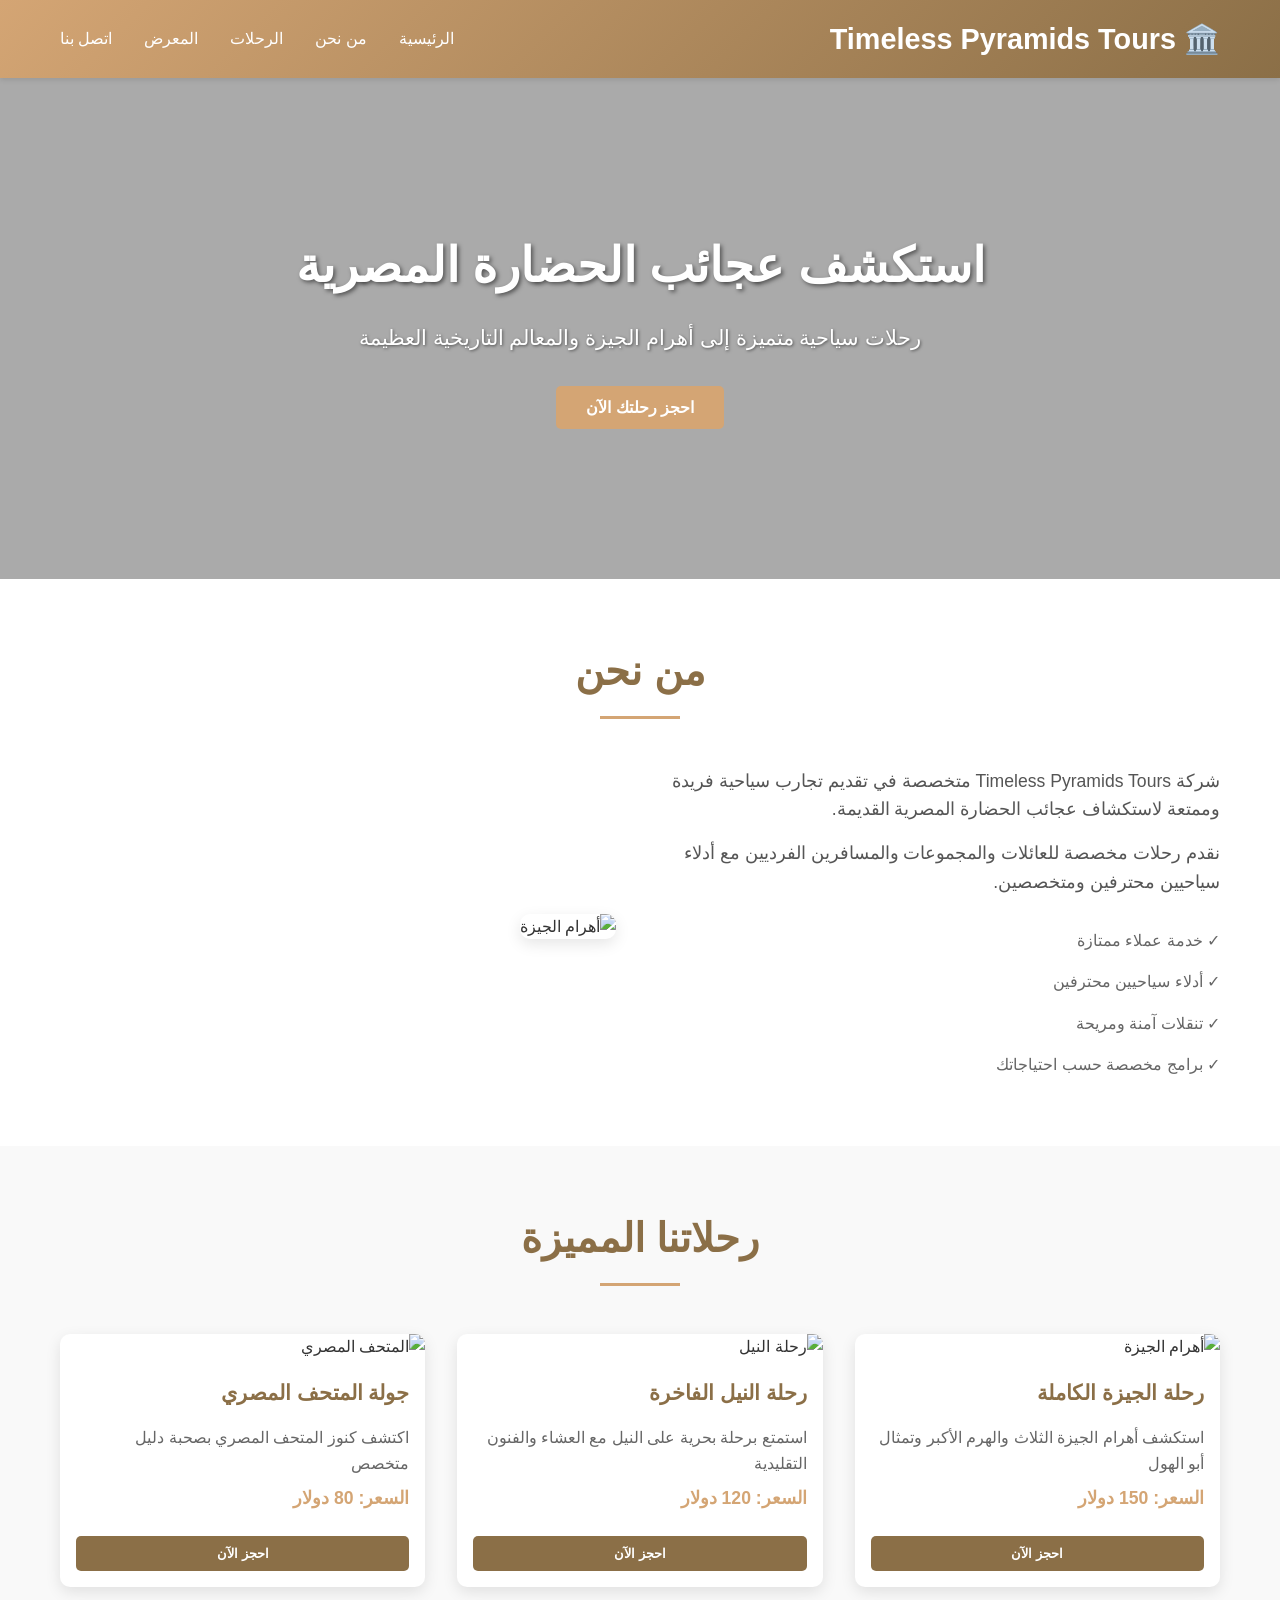
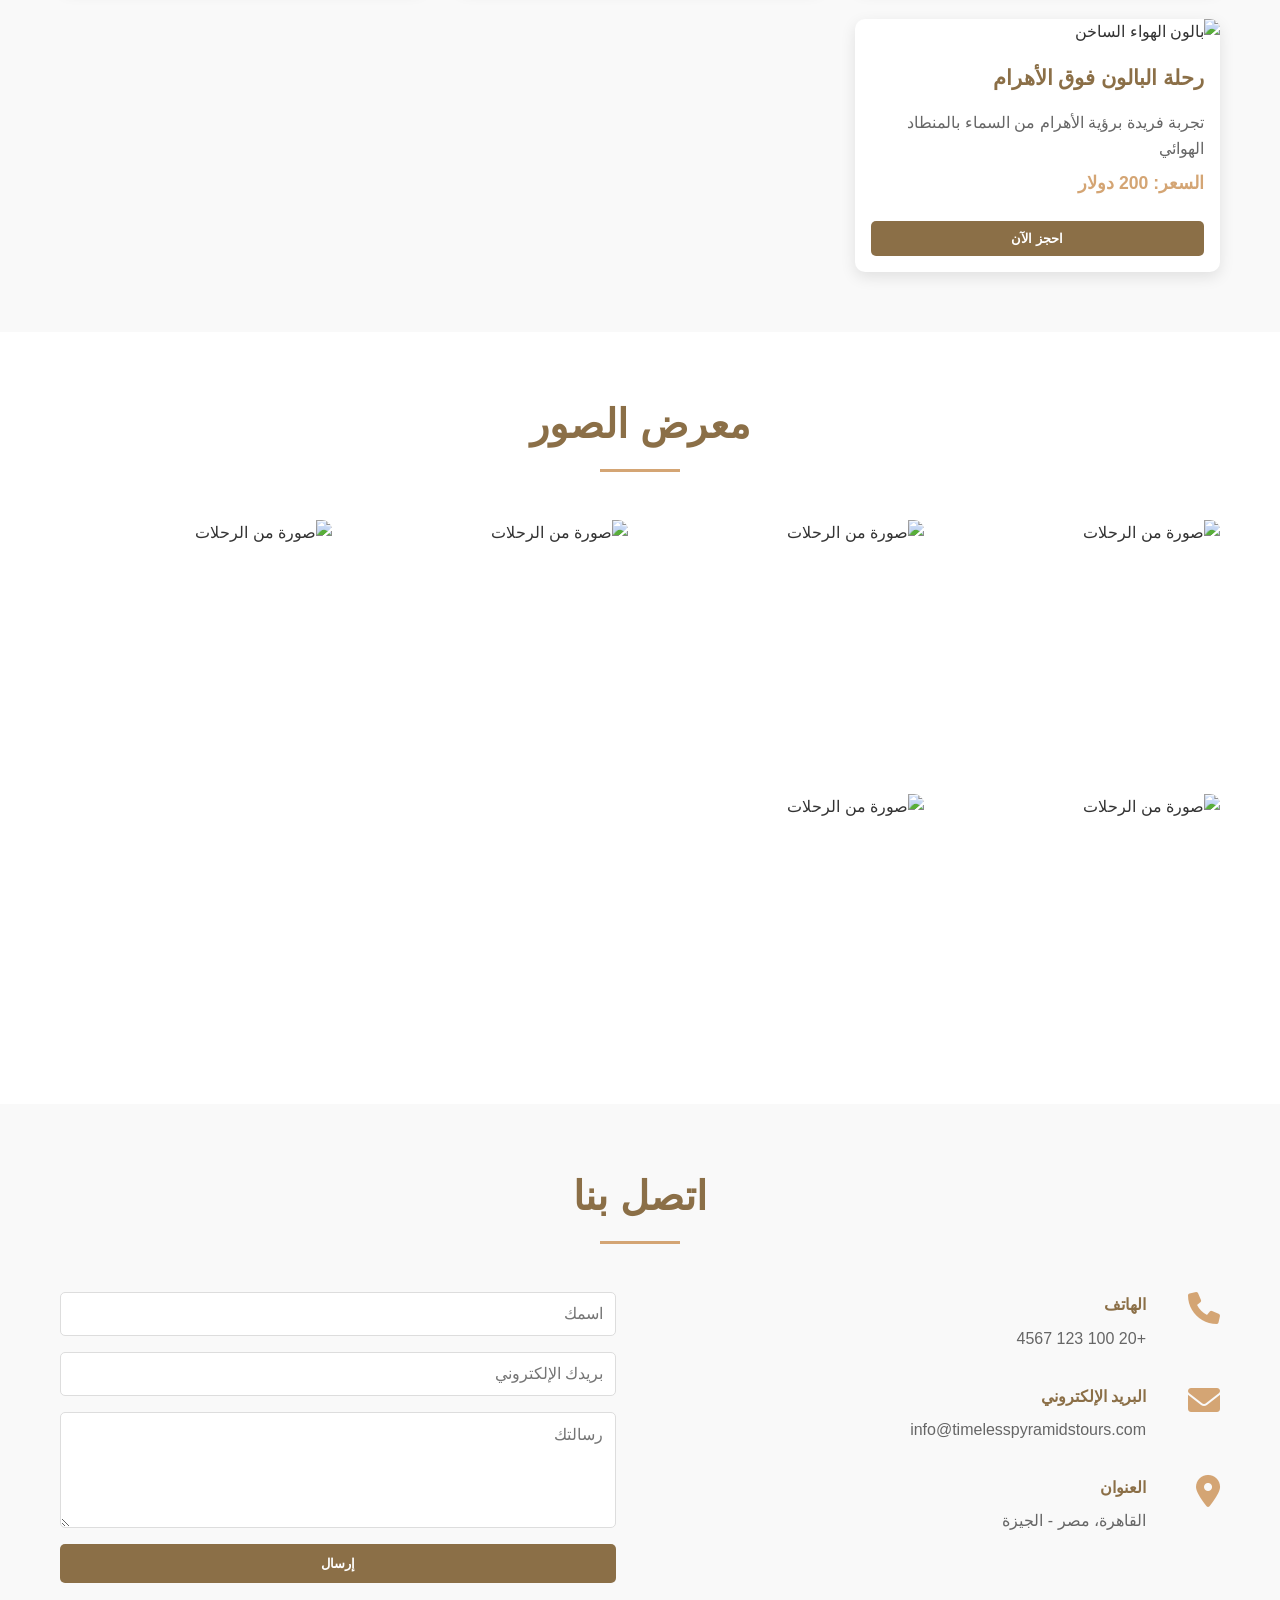
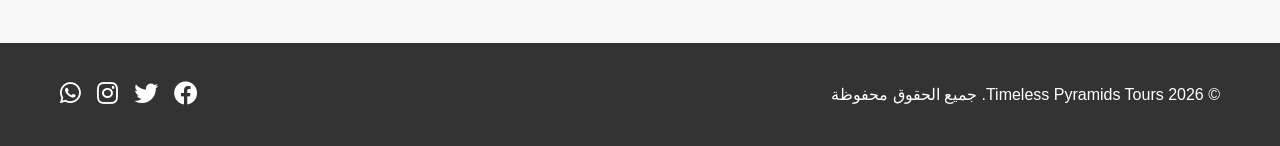
==== index.html @ 2ebc37aa "Initial website setup for Timeless Pyramids Tours" ====
<!DOCTYPE html>
<html lang="ar" dir="rtl">
<head>
    <meta charset="UTF-8">
    <meta name="viewport" content="width=device-width, initial-scale=1.0">
    <title>Timeless Pyramids Tours - رحلات الأهرامات الخالدة</title>
    <link rel="stylesheet" href="css/style.css">
    <link rel="stylesheet" href="https://cdnjs.cloudflare.com/ajax/libs/font-awesome/6.0.0/css/all.min.css">
</head>
<body>
    <!-- Navigation -->
    <nav class="navbar">
        <div class="container">
            <div class="nav-brand">
                <h1>🏛️ Timeless Pyramids Tours</h1>
            </div>
            <ul class="nav-links">
                <li><a href="#home">الرئيسية</a></li>
                <li><a href="#about">من نحن</a></li>
                <li><a href="#tours">الرحلات</a></li>
                <li><a href="#gallery">المعرض</a></li>
                <li><a href="#contact">اتصل بنا</a></li>
            </ul>
        </div>
    </nav>

    <!-- Hero Section -->
    <header id="home" class="hero">
        <div class="hero-content">
            <h2>استكشف عجائب الحضارة المصرية</h2>
            <p>رحلات سياحية متميزة إلى أهرام الجيزة والمعالم التاريخية العظيمة</p>
            <button class="cta-button">احجز رحلتك الآن</button>
        </div>
    </header>

    <!-- About Section -->
    <section id="about" class="about">
        <div class="container">
            <h2>من نحن</h2>
            <div class="about-content">
                <div class="about-text">
                    <p>شركة Timeless Pyramids Tours متخصصة في تقديم تجارب سياحية فريدة وممتعة لاستكشاف عجائب الحضارة المصرية القديمة.</p>
                    <p>نقدم رحلات مخصصة للعائلات والمجموعات والمسافرين الفرديين مع أدلاء سياحيين محترفين ومتخصصين.</p>
                    <ul class="about-list">
                        <li>✓ خدمة عملاء ممتازة</li>
                        <li>✓ أدلاء سياحيين محترفين</li>
                        <li>✓ تنقلات آمنة ومريحة</li>
                        <li>✓ برامج مخصصة حسب احتياجاتك</li>
                    </ul>
                </div>
                <div class="about-image">
                    <img src="https://via.placeholder.com/400x300?text=Pyramids" alt="أهرام الجيزة">
                </div>
            </div>
        </div>
    </section>

    <!-- Tours Section -->
    <section id="tours" class="tours">
        <div class="container">
            <h2>رحلاتنا المميزة</h2>
            <div class="tours-grid">
                <div class="tour-card">
                    <img src="https://via.placeholder.com/300x200?text=Giza+Pyramids" alt="أهرام الجيزة">
                    <h3>رحلة الجيزة الكاملة</h3>
                    <p>استكشف أهرام الجيزة الثلاث والهرم الأكبر وتمثال أبو الهول</p>
                    <p class="price">السعر: 150 دولار</p>
                    <button class="book-button">احجز الآن</button>
                </div>

                <div class="tour-card">
                    <img src="https://via.placeholder.com/300x200?text=Nile+Cruise" alt="رحلة النيل">
                    <h3>رحلة النيل الفاخرة</h3>
                    <p>استمتع برحلة بحرية على النيل مع العشاء والفنون التقليدية</p>
                    <p class="price">السعر: 120 دولار</p>
                    <button class="book-button">احجز الآن</button>
                </div>

                <div class="tour-card">
                    <img src="https://via.placeholder.com/300x200?text=Museum" alt="المتحف المصري">
                    <h3>جولة المتحف المصري</h3>
                    <p>اكتشف كنوز المتحف المصري بصحبة دليل متخصص</p>
                    <p class="price">السعر: 80 دولار</p>
                    <button class="book-button">احجز الآن</button>
                </div>

                <div class="tour-card">
                    <img src="https://via.placeholder.com/300x200?text=Balloon" alt="بالون الهواء الساخن">
                    <h3>رحلة البالون فوق الأهرام</h3>
                    <p>تجربة فريدة برؤية الأهرام من السماء بالمنطاد الهوائي</p>
                    <p class="price">السعر: 200 دولار</p>
                    <button class="book-button">احجز الآن</button>
                </div>
            </div>
        </div>
    </section>

    <!-- Gallery Section -->
    <section id="gallery" class="gallery">
        <div class="container">
            <h2>معرض الصور</h2>
            <div class="gallery-grid">
                <img src="https://via.placeholder.com/250x250?text=Gallery1" alt="صورة من الرحلات">
                <img src="https://via.placeholder.com/250x250?text=Gallery2" alt="صورة من الرحلات">
                <img src="https://via.placeholder.com/250x250?text=Gallery3" alt="صورة من الرحلات">
                <img src="https://via.placeholder.com/250x250?text=Gallery4" alt="صورة من الرحلات">
                <img src="https://via.placeholder.com/250x250?text=Gallery5" alt="صورة من الرحلات">
                <img src="https://via.placeholder.com/250x250?text=Gallery6" alt="صورة من الرحلات">
            </div>
        </div>
    </section>

    <!-- Contact Section -->
    <section id="contact" class="contact">
        <div class="container">
            <h2>اتصل بنا</h2>
            <div class="contact-content">
                <div class="contact-info">
                    <div class="info-item">
                        <i class="fas fa-phone"></i>
                        <div>
                            <h4>الهاتف</h4>
                            <p>+20 100 123 4567</p>
                        </div>
                    </div>
                    <div class="info-item">
                        <i class="fas fa-envelope"></i>
                        <div>
                            <h4>البريد الإلكتروني</h4>
                            <p>info@timelesspyramidstours.com</p>
                        </div>
                    </div>
                    <div class="info-item">
                        <i class="fas fa-map-marker-alt"></i>
                        <div>
                            <h4>العنوان</h4>
                            <p>القاهرة، مصر - الجيزة</p>
                        </div>
                    </div>
                </div>
                <form class="contact-form">
                    <input type="text" placeholder="اسمك" required>
                    <input type="email" placeholder="بريدك الإلكتروني" required>
                    <textarea placeholder="رسالتك" rows="5" required></textarea>
                    <button type="submit" class="submit-button">إرسال</button>
                </form>
            </div>
        </div>
    </section>

    <!-- Footer -->
    <footer class="footer">
        <div class="container">
            <p>&copy; 2026 Timeless Pyramids Tours. جميع الحقوق محفوظة</p>
            <div class="social-links">
                <a href="#"><i class="fab fa-facebook"></i></a>
                <a href="#"><i class="fab fa-twitter"></i></a>
                <a href="#"><i class="fab fa-instagram"></i></a>
                <a href="#"><i class="fab fa-whatsapp"></i></a>
            </div>
        </div>
    </footer>

    <script src="js/script.js"></script>
</body>
</html>
---- css/style.css ----
* {
    margin: 0;
    padding: 0;
    box-sizing: border-box;
}

body {
    font-family: 'Segoe UI', Tahoma, Geneva, Verdana, sans-serif;
    line-height: 1.6;
    color: #333;
    background-color: #f4f4f4;
}

.container {
    max-width: 1200px;
    margin: 0 auto;
    padding: 0 20px;
}

/* Navigation */
.navbar {
    background: linear-gradient(135deg, #d4a574 0%, #8b6f47 100%);
    color: white;
    padding: 1rem 0;
    position: sticky;
    top: 0;
    z-index: 100;
    box-shadow: 0 2px 5px rgba(0,0,0,0.1);
}

.navbar .container {
    display: flex;
    justify-content: space-between;
    align-items: center;
}

.nav-brand h1 {
    font-size: 1.8rem;
    font-weight: bold;
}

.nav-links {
    list-style: none;
    display: flex;
    gap: 2rem;
}

.nav-links a {
    color: white;
    text-decoration: none;
    font-weight: 500;
    transition: 0.3s;
}

.nav-links a:hover {
    color: #ffe066;
    transform: translateY(-2px);
}

/* Hero Section */
.hero {
    background: linear-gradient(rgba(0,0,0,0.3), rgba(0,0,0,0.3)), url('https://via.placeholder.com/1200x600?text=Pyramids+Hero') center/cover;
    color: white;
    text-align: center;
    padding: 150px 20px;
    min-height: 500px;
    display: flex;
    align-items: center;
    justify-content: center;
}

.hero-content h2 {
    font-size: 3rem;
    margin-bottom: 1rem;
    text-shadow: 2px 2px 4px rgba(0,0,0,0.5);
}

.hero-content p {
    font-size: 1.3rem;
    margin-bottom: 2rem;
    text-shadow: 1px 1px 3px rgba(0,0,0,0.5);
}

.cta-button {
    background: #d4a574;
    color: white;
    padding: 12px 30px;
    border: none;
    border-radius: 5px;
    font-size: 1rem;
    cursor: pointer;
    transition: 0.3s;
    font-weight: bold;
}

.cta-button:hover {
    background: #c9915a;
    transform: scale(1.05);
}

/* About Section */
.about {
    padding: 60px 0;
    background: white;
}

.about h2,
.tours h2,
.gallery h2,
.contact h2 {
    text-align: center;
    font-size: 2.5rem;
    margin-bottom: 3rem;
    color: #8b6f47;
    position: relative;
    padding-bottom: 1rem;
}

.about h2::after,
.tours h2::after,
.gallery h2::after,
.contact h2::after {
    content: '';
    position: absolute;
    bottom: 0;
    left: 50%;
    transform: translateX(-50%);
    width: 80px;
    height: 3px;
    background: #d4a574;
}

.about-content {
    display: grid;
    grid-template-columns: 1fr 1fr;
    gap: 3rem;
    align-items: center;
}

.about-text p {
    margin-bottom: 1rem;
    font-size: 1.1rem;
    color: #555;
}

.about-list {
    list-style: none;
    margin-top: 1.5rem;
}

.about-list li {
    padding: 0.5rem 0;
    font-size: 1rem;
    color: #666;
}

.about-image img {
    width: 100%;
    border-radius: 10px;
    box-shadow: 0 5px 15px rgba(0,0,0,0.1);
}

/* Tours Section */
.tours {
    padding: 60px 0;
    background: #f9f9f9;
}

.tours-grid {
    display: grid;
    grid-template-columns: repeat(auto-fit, minmax(280px, 1fr));
    gap: 2rem;
}

.tour-card {
    background: white;
    border-radius: 10px;
    overflow: hidden;
    box-shadow: 0 5px 15px rgba(0,0,0,0.1);
    transition: transform 0.3s, box-shadow 0.3s;
}

.tour-card:hover {
    transform: translateY(-10px);
    box-shadow: 0 10px 25px rgba(0,0,0,0.15);
}

.tour-card img {
    width: 100%;
    height: 200px;
    object-fit: cover;
}

.tour-card h3 {
    padding: 1rem;
    color: #8b6f47;
    font-size: 1.3rem;
}

.tour-card p {
    padding: 0 1rem 0.5rem;
    color: #666;
}

.tour-card .price {
    font-weight: bold;
    color: #d4a574;
    font-size: 1.1rem;
}

.book-button {
    width: calc(100% - 2rem);
    margin: 1rem;
    padding: 10px;
    background: #8b6f47;
    color: white;
    border: none;
    border-radius: 5px;
    cursor: pointer;
    transition: 0.3s;
    font-weight: bold;
}

.book-button:hover {
    background: #d4a574;
}

/* Gallery Section */
.gallery {
    padding: 60px 0;
    background: white;
}

.gallery-grid {
    display: grid;
    grid-template-columns: repeat(auto-fit, minmax(250px, 1fr));
    gap: 1.5rem;
}

.gallery-grid img {
    width: 100%;
    height: 250px;
    object-fit: cover;
    border-radius: 10px;
    transition: transform 0.3s;
    cursor: pointer;
}

.gallery-grid img:hover {
    transform: scale(1.05);
}

/* Contact Section */
.contact {
    padding: 60px 0;
    background: #f9f9f9;
}

.contact-content {
    display: grid;
    grid-template-columns: 1fr 1fr;
    gap: 3rem;
}

.info-item {
    display: flex;
    gap: 1.5rem;
    margin-bottom: 2rem;
}

.info-item i {
    font-size: 2rem;
    color: #d4a574;
    width: 50px;
}

.info-item h4 {
    color: #8b6f47;
    margin-bottom: 0.5rem;
}

.info-item p {
    color: #666;
}

.contact-form {
    display: flex;
    flex-direction: column;
    gap: 1rem;
}

.contact-form input,
.contact-form textarea {
    padding: 12px;
    border: 1px solid #ddd;
    border-radius: 5px;
    font-family: inherit;
    font-size: 1rem;
}

.contact-form input:focus,
.contact-form textarea:focus {
    outline: none;
    border-color: #d4a574;
    box-shadow: 0 0 5px rgba(212, 165, 116, 0.3);
}

.submit-button {
    padding: 12px;
    background: #8b6f47;
    color: white;
    border: none;
    border-radius: 5px;
    cursor: pointer;
    font-weight: bold;
    transition: 0.3s;
}

.submit-button:hover {
    background: #d4a574;
}

/* Footer */
.footer {
    background: #333;
    color: white;
    text-align: center;
    padding: 2rem 0;
}

.footer .container {
    display: flex;
    justify-content: space-between;
    align-items: center;
}

.social-links {
    display: flex;
    gap: 1rem;
}

.social-links a {
    color: white;
    font-size: 1.5rem;
    transition: 0.3s;
}

.social-links a:hover {
    color: #d4a574;
}

/* Responsive */
@media (max-width: 768px) {
    .nav-links {
        flex-direction: column;
        gap: 0.5rem;
    }

    .hero-content h2 {
        font-size: 2rem;
    }

    .about-content,
    .contact-content {
        grid-template-columns: 1fr;
    }

    .footer .container {
        flex-direction: column;
        gap: 1rem;
    }
}
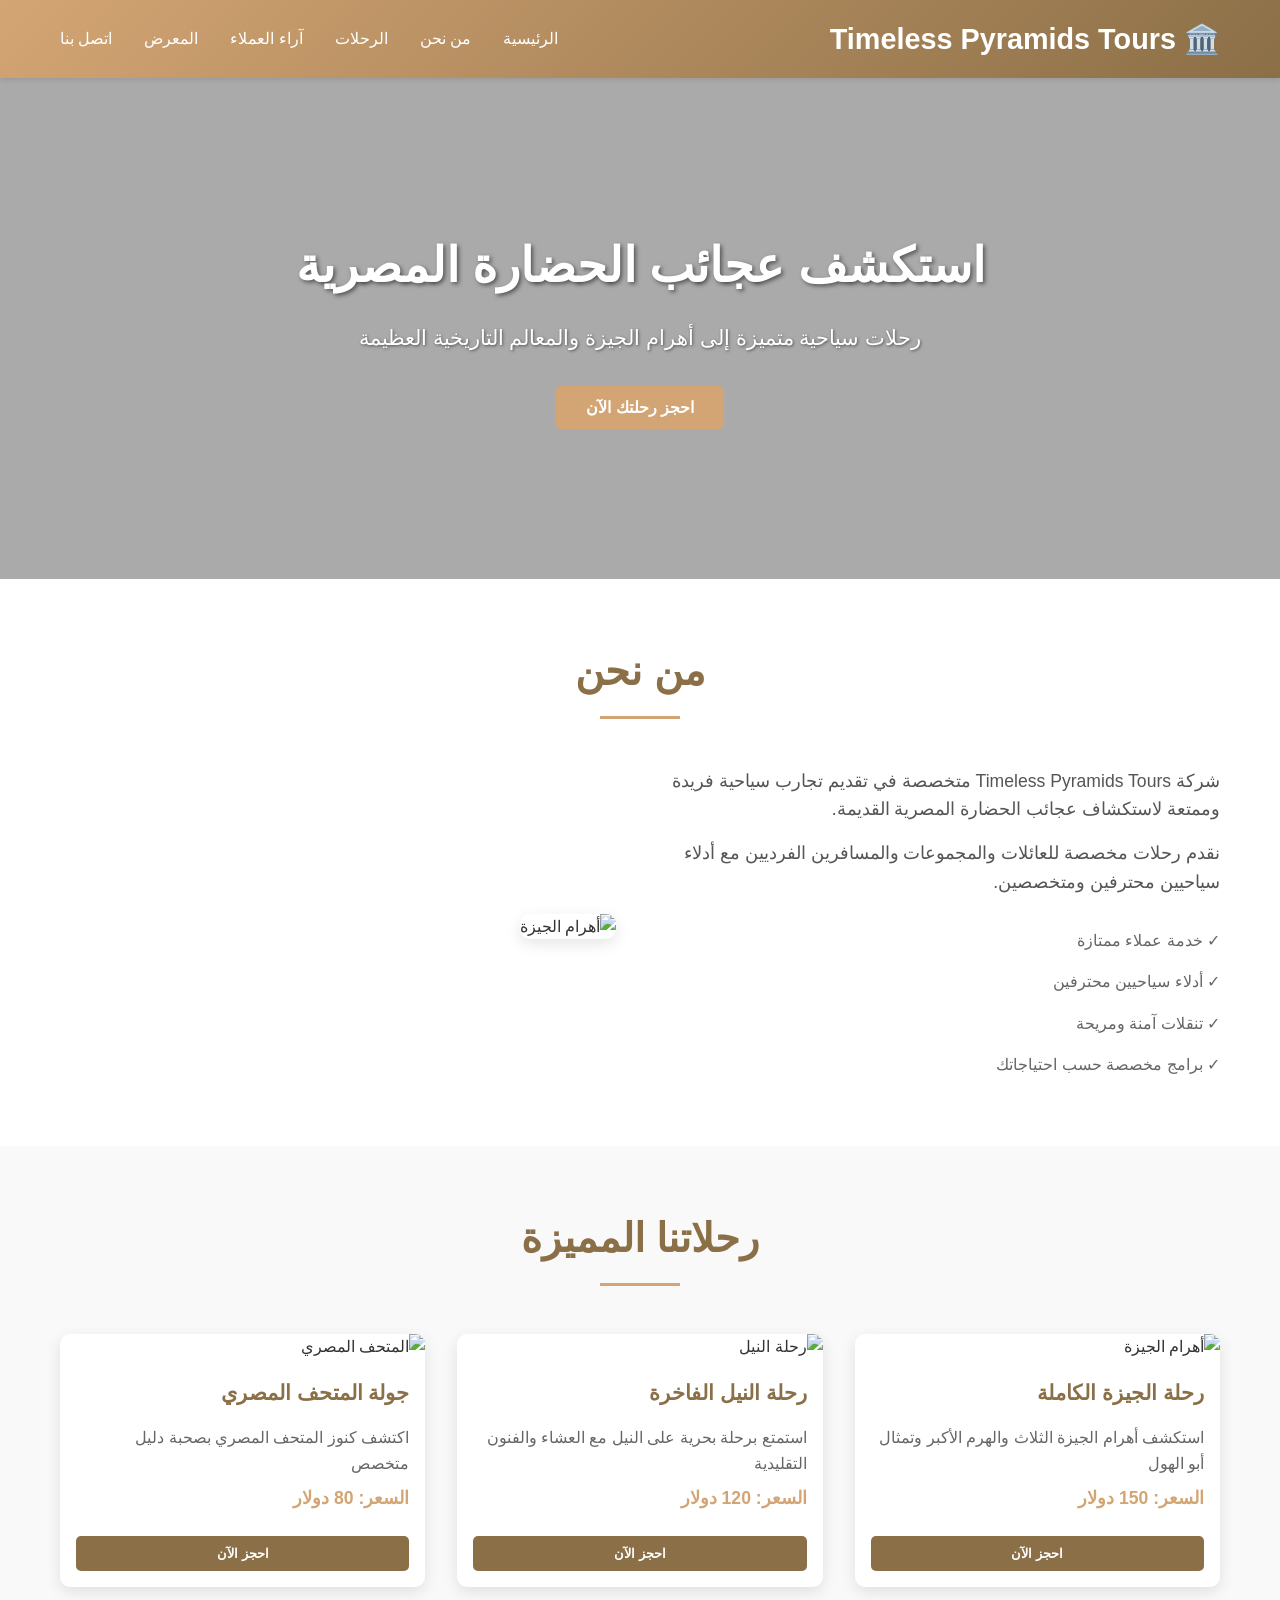
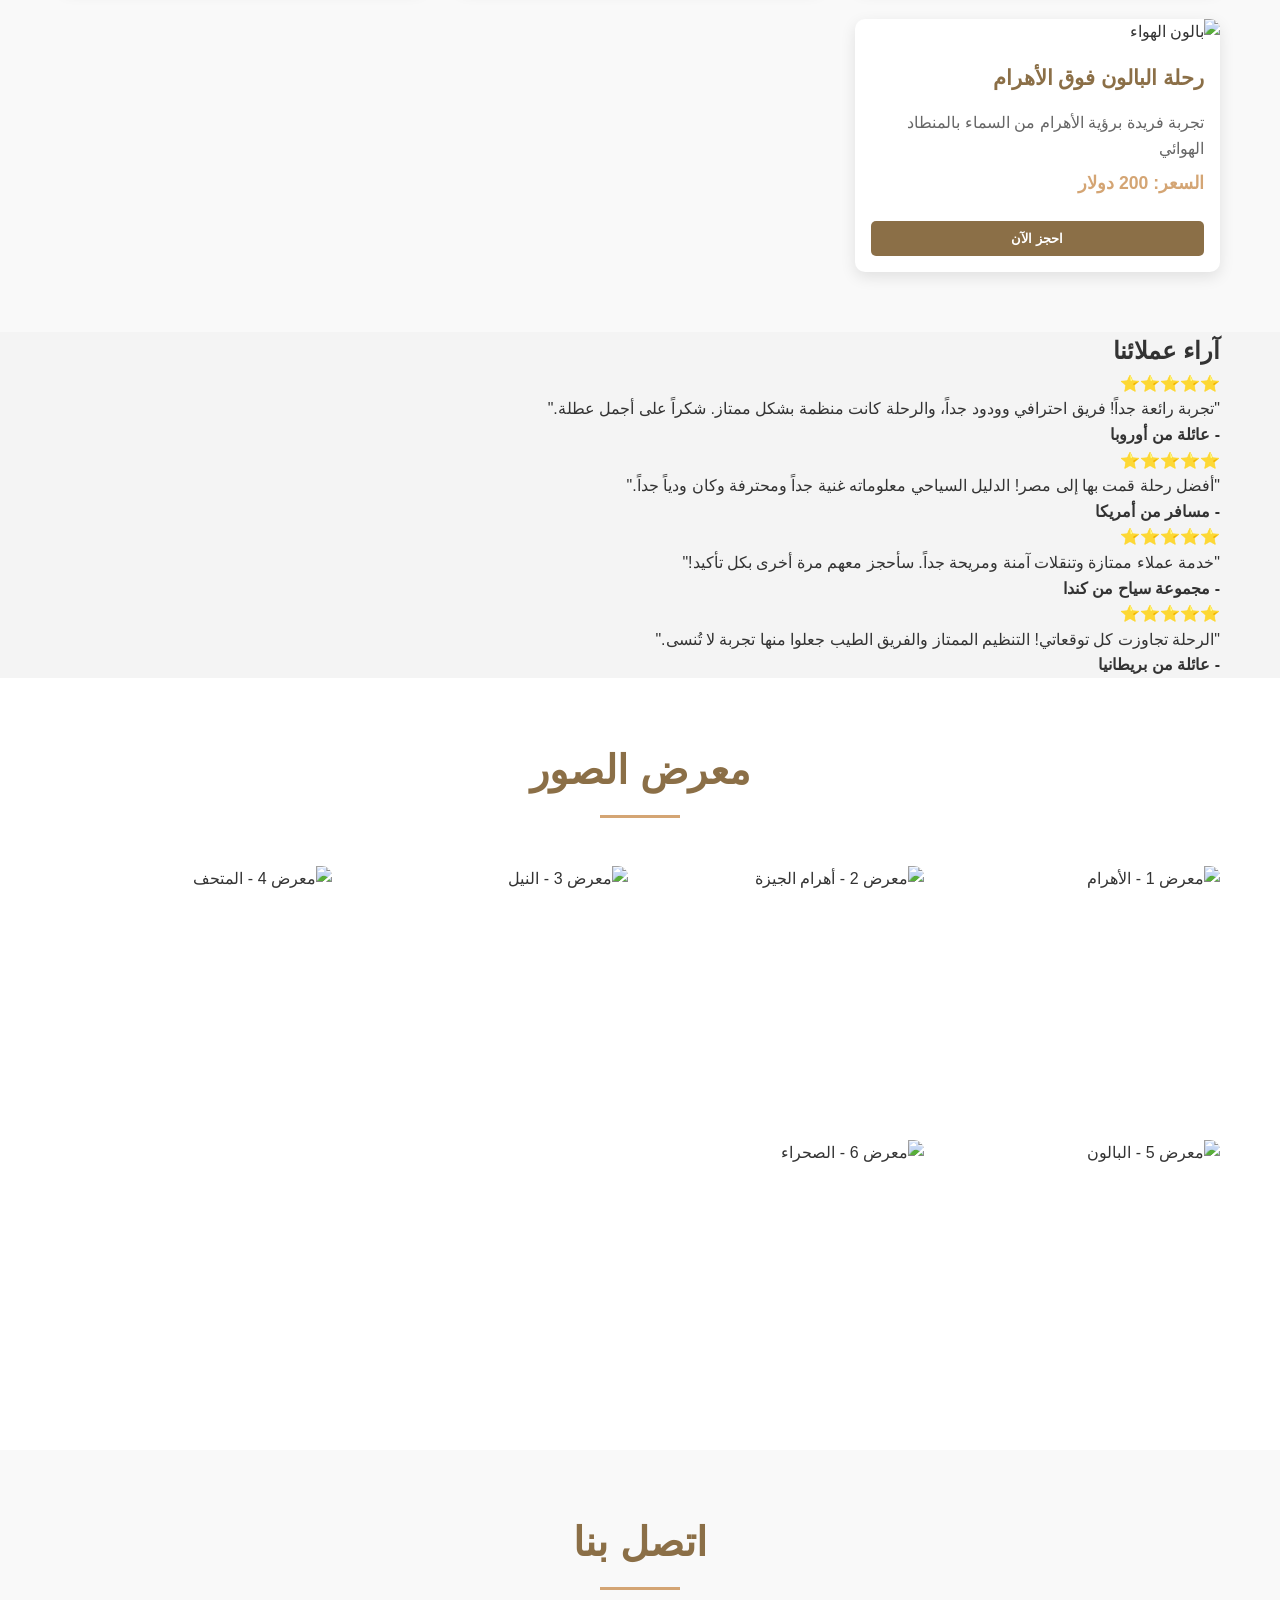
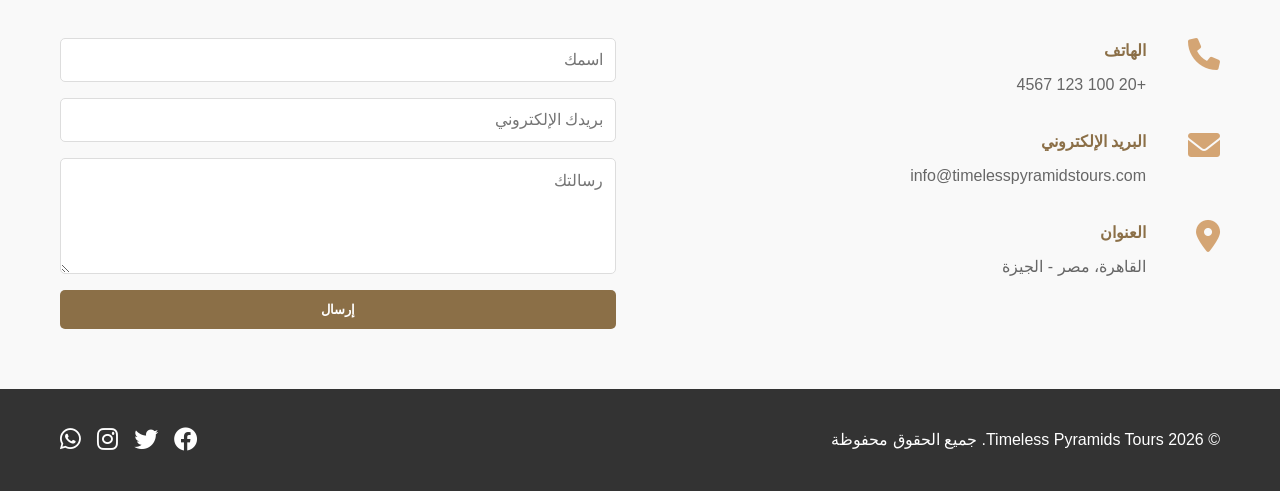
==== commit 1ca8ff6d: "Update website with real images and add testimonials section" ====
--- a/index.html
+++ b/index.html
@@ -18,6 +18,7 @@
                 <li><a href="#home">الرئيسية</a></li>
                 <li><a href="#about">من نحن</a></li>
                 <li><a href="#tours">الرحلات</a></li>
+                <li><a href="#testimonials">آراء العملاء</a></li>
                 <li><a href="#gallery">المعرض</a></li>
                 <li><a href="#contact">اتصل بنا</a></li>
             </ul>
@@ -49,7 +50,7 @@
                     </ul>
                 </div>
                 <div class="about-image">
-                    <img src="https://via.placeholder.com/400x300?text=Pyramids" alt="أهرام الجيزة">
+                    <img src="https://images.unsplash.com/photo-1552083974-5dff8c131885?w=400&h=300&fit=crop" alt="أهرام الجيزة">
                 </div>
             </div>
         </div>
@@ -61,7 +62,7 @@
             <h2>رحلاتنا المميزة</h2>
             <div class="tours-grid">
                 <div class="tour-card">
-                    <img src="https://via.placeholder.com/300x200?text=Giza+Pyramids" alt="أهرام الجيزة">
+                    <img src="https://images.unsplash.com/photo-1576085160399-112ba8d25d1d?w=300&h=200&fit=crop" alt="أهرام الجيزة">
                     <h3>رحلة الجيزة الكاملة</h3>
                     <p>استكشف أهرام الجيزة الثلاث والهرم الأكبر وتمثال أبو الهول</p>
                     <p class="price">السعر: 150 دولار</p>
@@ -69,7 +70,7 @@
                 </div>
 
                 <div class="tour-card">
-                    <img src="https://via.placeholder.com/300x200?text=Nile+Cruise" alt="رحلة النيل">
+                    <img src="https://images.unsplash.com/photo-1570206395407-0241ace8aeae?w=300&h=200&fit=crop" alt="رحلة النيل">
                     <h3>رحلة النيل الفاخرة</h3>
                     <p>استمتع برحلة بحرية على النيل مع العشاء والفنون التقليدية</p>
                     <p class="price">السعر: 120 دولار</p>
@@ -77,7 +78,7 @@
                 </div>
 
                 <div class="tour-card">
-                    <img src="https://via.placeholder.com/300x200?text=Museum" alt="المتحف المصري">
+                    <img src="https://images.unsplash.com/photo-1610701596007-11502861dcfa?w=300&h=200&fit=crop" alt="المتحف المصري">
                     <h3>جولة المتحف المصري</h3>
                     <p>اكتشف كنوز المتحف المصري بصحبة دليل متخصص</p>
                     <p class="price">السعر: 80 دولار</p>
@@ -85,11 +86,40 @@
                 </div>
 
                 <div class="tour-card">
-                    <img src="https://via.placeholder.com/300x200?text=Balloon" alt="بالون الهواء الساخن">
+                    <img src="https://images.unsplash.com/photo-1533900298318-6b8da08a523e?w=300&h=200&fit=crop" alt="بالون الهواء">
                     <h3>رحلة البالون فوق الأهرام</h3>
                     <p>تجربة فريدة برؤية الأهرام من السماء بالمنطاد الهوائي</p>
                     <p class="price">السعر: 200 دولار</p>
                     <button class="book-button">احجز الآن</button>
+                </div>
+            </div>
+        </div>
+    </section>
+
+    <!-- Testimonials Section -->
+    <section id="testimonials" class="testimonials">
+        <div class="container">
+            <h2>آراء عملائنا</h2>
+            <div class="testimonials-grid">
+                <div class="testimonial-card">
+                    <div class="stars">⭐⭐⭐⭐⭐</div>
+                    <p>"تجربة رائعة جداً! فريق احترافي وودود جداً، والرحلة كانت منظمة بشكل ممتاز. شكراً على أجمل عطلة."</p>
+                    <h4>- عائلة من أوروبا</h4>
+                </div>
+                <div class="testimonial-card">
+                    <div class="stars">⭐⭐⭐⭐⭐</div>
+                    <p>"أفضل رحلة قمت بها إلى مصر! الدليل السياحي معلوماته غنية جداً ومحترفة وكان ودياً جداً."</p>
+                    <h4>- مسافر من أمريكا</h4>
+                </div>
+                <div class="testimonial-card">
+                    <div class="stars">⭐⭐⭐⭐⭐</div>
+                    <p>"خدمة عملاء ممتازة وتنقلات آمنة ومريحة جداً. سأحجز معهم مرة أخرى بكل تأكيد!"</p>
+                    <h4>- مجموعة سياح من كندا</h4>
+                </div>
+                <div class="testimonial-card">
+                    <div class="stars">⭐⭐⭐⭐⭐</div>
+                    <p>"الرحلة تجاوزت كل توقعاتي! التنظيم الممتاز والفريق الطيب جعلوا منها تجربة لا تُنسى."</p>
+                    <h4>- عائلة من بريطانيا</h4>
                 </div>
             </div>
         </div>
@@ -100,12 +130,12 @@
         <div class="container">
             <h2>معرض الصور</h2>
             <div class="gallery-grid">
-                <img src="https://via.placeholder.com/250x250?text=Gallery1" alt="صورة من الرحلات">
-                <img src="https://via.placeholder.com/250x250?text=Gallery2" alt="صورة من الرحلات">
-                <img src="https://via.placeholder.com/250x250?text=Gallery3" alt="صورة من الرحلات">
-                <img src="https://via.placeholder.com/250x250?text=Gallery4" alt="صورة من الرحلات">
-                <img src="https://via.placeholder.com/250x250?text=Gallery5" alt="صورة من الرحلات">
-                <img src="https://via.placeholder.com/250x250?text=Gallery6" alt="صورة من الرحلات">
+                <img src="https://images.unsplash.com/photo-1552083974-5dff8c131885?w=250&h=250&fit=crop" alt="معرض 1 - الأهرام">
+                <img src="https://images.unsplash.com/photo-1576085160399-112ba8d25d1d?w=250&h=250&fit=crop" alt="معرض 2 - أهرام الجيزة">
+                <img src="https://images.unsplash.com/photo-1570206395407-0241ace8aeae?w=250&h=250&fit=crop" alt="معرض 3 - النيل">
+                <img src="https://images.unsplash.com/photo-1610701596007-11502861dcfa?w=250&h=250&fit=crop" alt="معرض 4 - المتحف">
+                <img src="https://images.unsplash.com/photo-1533900298318-6b8da08a523e?w=250&h=250&fit=crop" alt="معرض 5 - البالون">
+                <img src="https://images.unsplash.com/photo-1469854523086-cc02fe5d8800?w=250&h=250&fit=crop" alt="معرض 6 - الصحراء">
             </div>
         </div>
     </section>
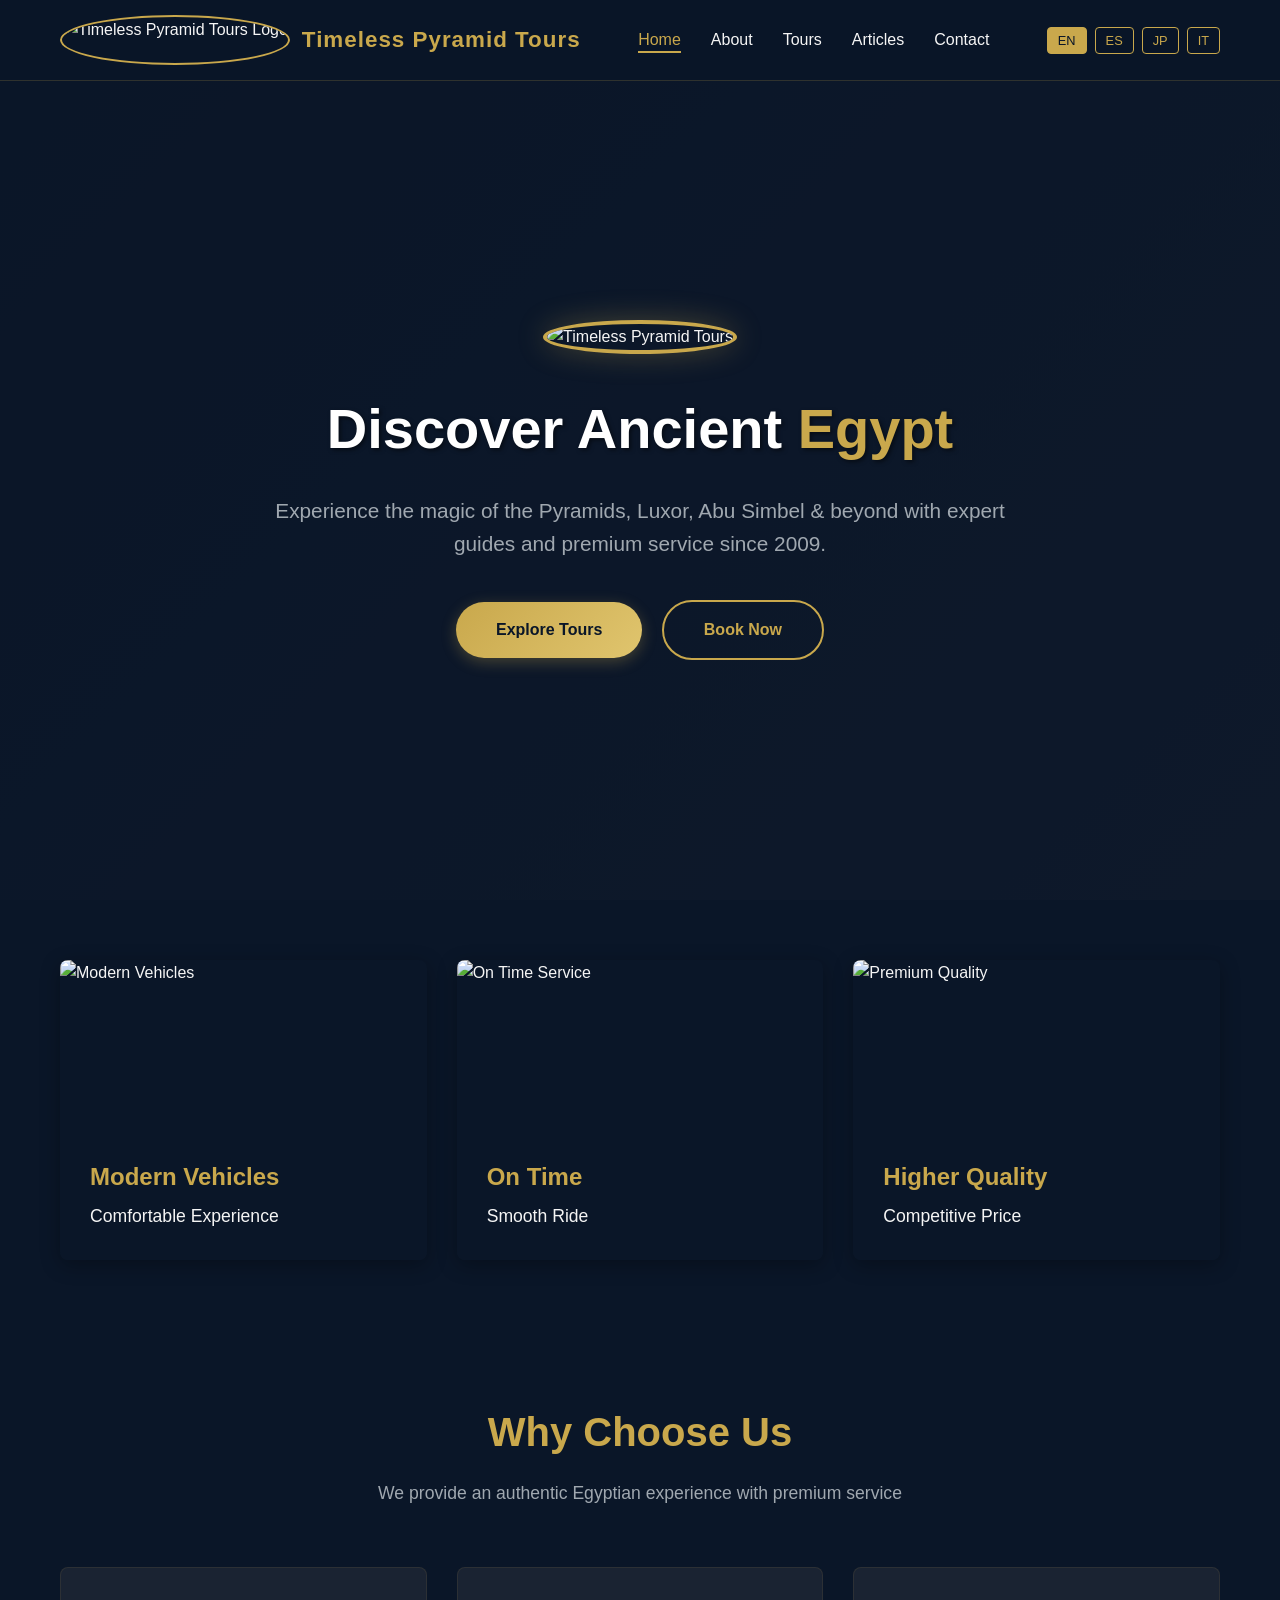
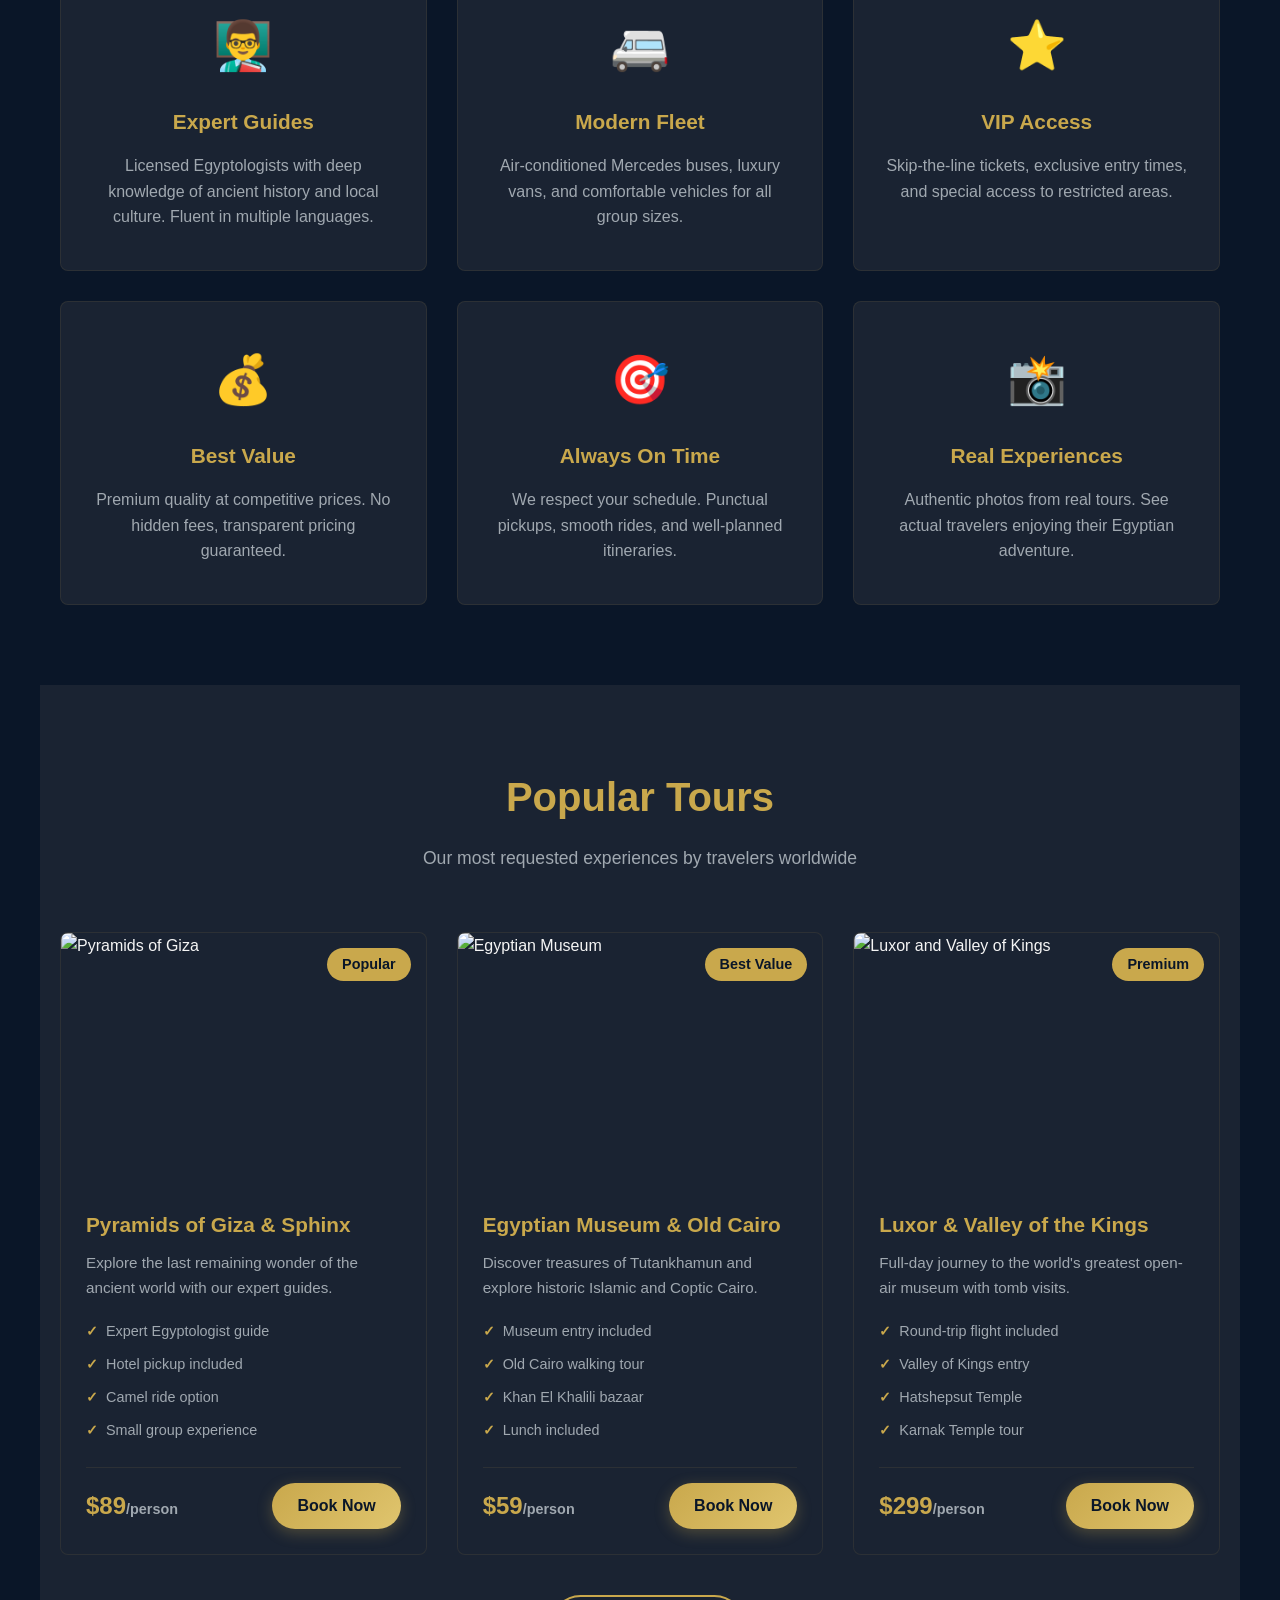
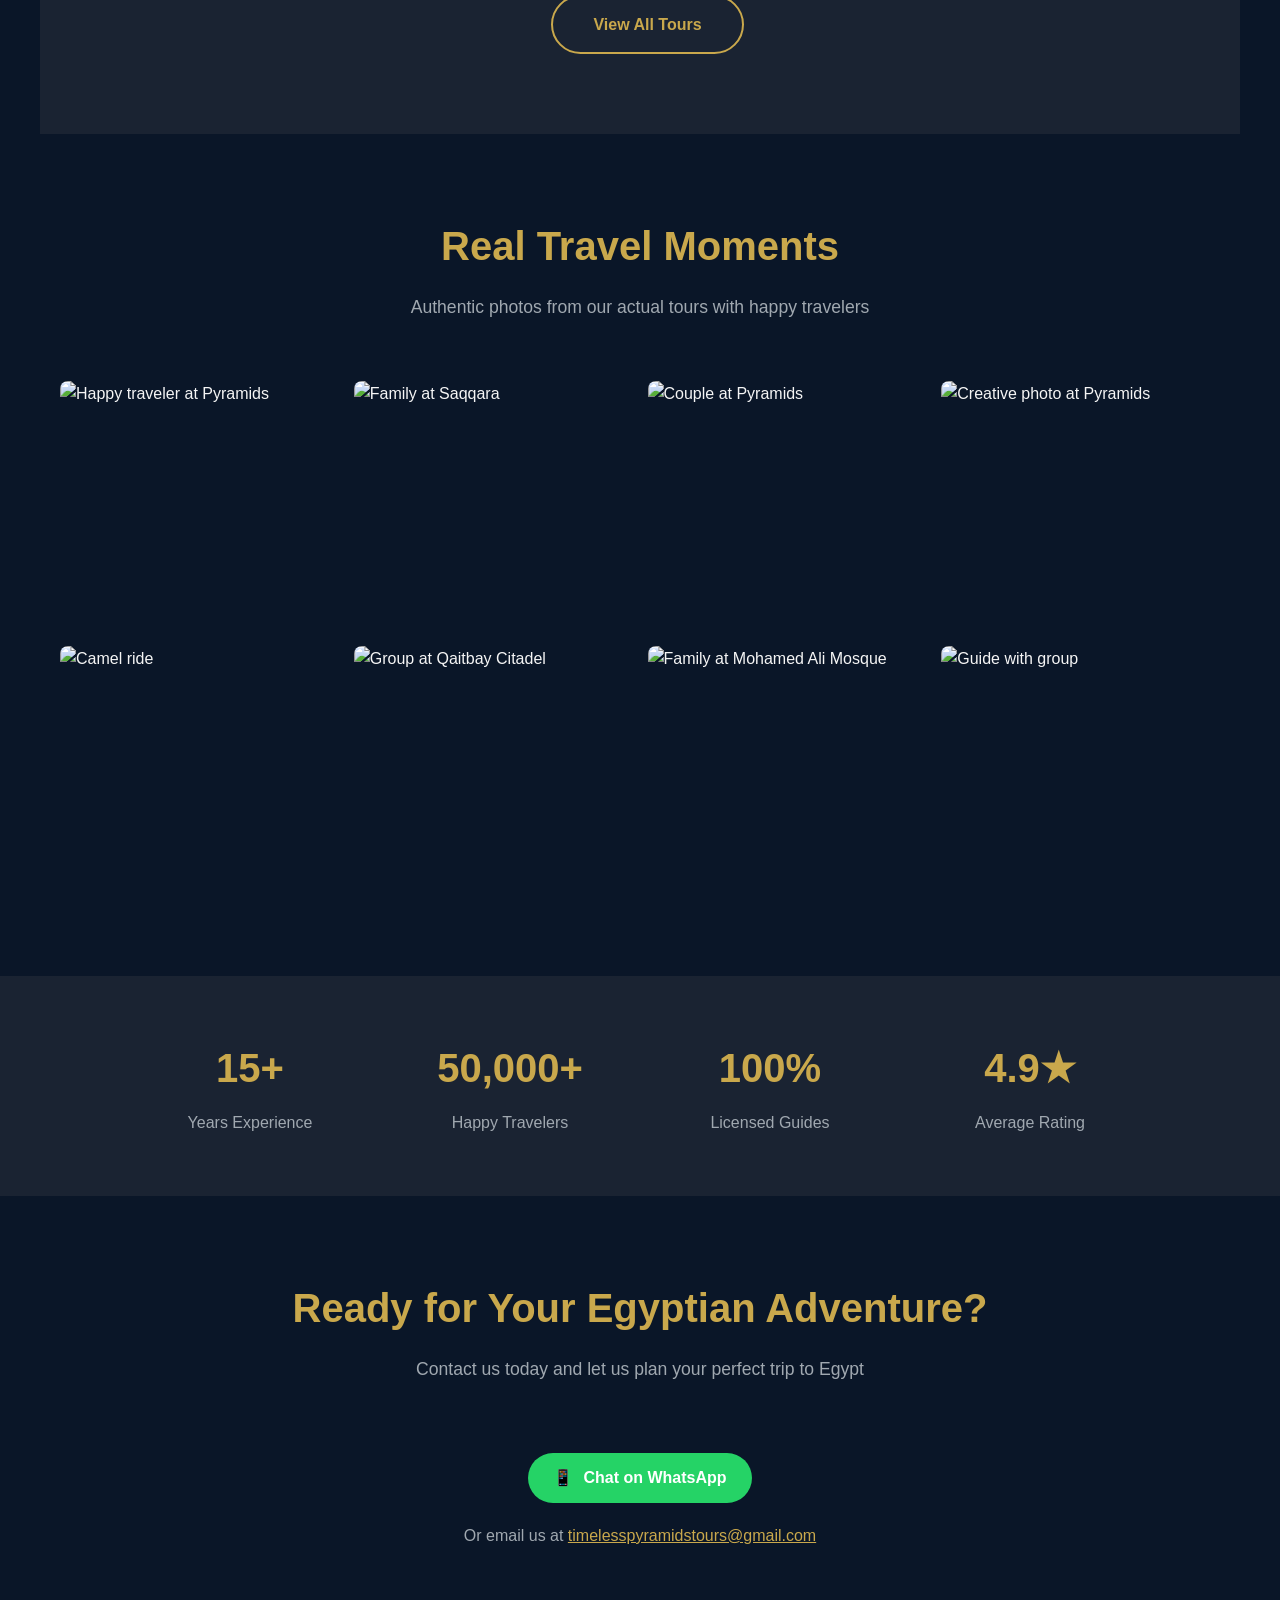
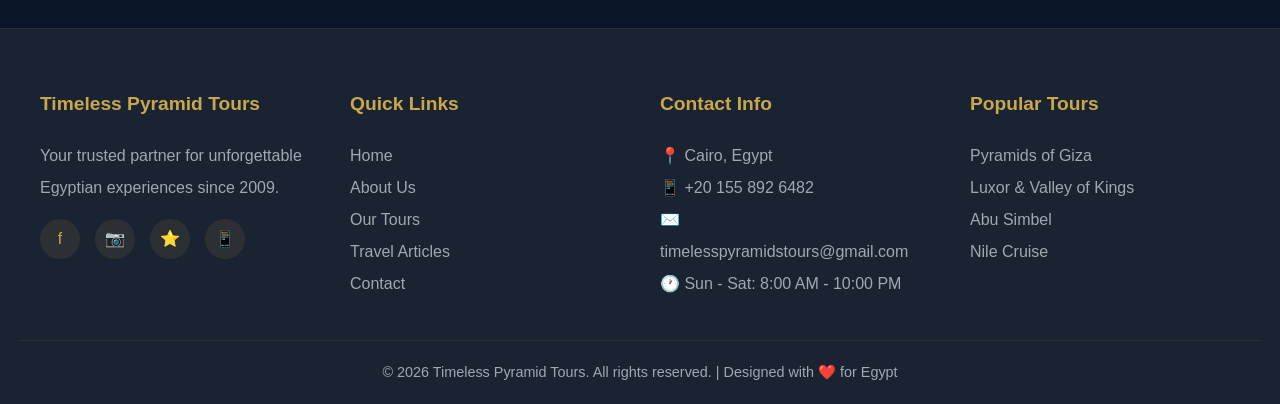
==== commit 294b8118: "Add files via upload" ====
--- a/index.html
+++ b/index.html
@@ -1,196 +1,316 @@
 <!DOCTYPE html>
-<html lang="ar" dir="rtl">
+<html lang="en">
 <head>
     <meta charset="UTF-8">
     <meta name="viewport" content="width=device-width, initial-scale=1.0">
-    <title>Timeless Pyramids Tours - رحلات الأهرامات الخالدة</title>
-    <link rel="stylesheet" href="css/style.css">
-    <link rel="stylesheet" href="https://cdnjs.cloudflare.com/ajax/libs/font-awesome/6.0.0/css/all.min.css">
+    <title>Timeless Pyramid Tours | Premium Egypt Tours</title>
+    <meta name="description" content="Experience Egypt like never before with Timeless Pyramid Tours. Expert guides, modern vehicles, and unforgettable journeys to the Pyramids, Luxor, Abu Simbel & more.">
+    <link rel="stylesheet" href="styles.css">
+    <link rel="icon" type="image/jpeg" href="images/logo_timeless_pyramids.jpg">
 </head>
 <body>
     <!-- Navigation -->
     <nav class="navbar">
-        <div class="container">
-            <div class="nav-brand">
-                <h1>🏛️ Timeless Pyramids Tours</h1>
-            </div>
-            <ul class="nav-links">
-                <li><a href="#home">الرئيسية</a></li>
-                <li><a href="#about">من نحن</a></li>
-                <li><a href="#tours">الرحلات</a></li>
-                <li><a href="#testimonials">آراء العملاء</a></li>
-                <li><a href="#gallery">المعرض</a></li>
-                <li><a href="#contact">اتصل بنا</a></li>
+        <div class="nav-container">
+            <div class="logo">
+                <img src="images/logo_timeless_pyramids.jpg" alt="Timeless Pyramid Tours Logo">
+                <span class="logo-text">Timeless Pyramid Tours</span>
+            </div>
+            <ul class="nav-links" id="navLinks">
+                <li><a href="index.html" class="active">Home</a></li>
+                <li><a href="about.html">About</a></li>
+                <li><a href="tours.html">Tours</a></li>
+                <li><a href="articles.html">Articles</a></li>
+                <li><a href="contact.html">Contact</a></li>
             </ul>
+            <div class="language-selector">
+                <button class="lang-btn active">EN</button>
+                <button class="lang-btn">ES</button>
+                <button class="lang-btn">JP</button>
+                <button class="lang-btn">IT</button>
+            </div>
+            <button class="mobile-menu-btn" onclick="toggleMenu()">☰</button>
         </div>
     </nav>
 
     <!-- Hero Section -->
-    <header id="home" class="hero">
+    <section class="hero">
         <div class="hero-content">
-            <h2>استكشف عجائب الحضارة المصرية</h2>
-            <p>رحلات سياحية متميزة إلى أهرام الجيزة والمعالم التاريخية العظيمة</p>
-            <button class="cta-button">احجز رحلتك الآن</button>
-        </div>
-    </header>
-
-    <!-- About Section -->
-    <section id="about" class="about">
-        <div class="container">
-            <h2>من نحن</h2>
-            <div class="about-content">
-                <div class="about-text">
-                    <p>شركة Timeless Pyramids Tours متخصصة في تقديم تجارب سياحية فريدة وممتعة لاستكشاف عجائب الحضارة المصرية القديمة.</p>
-                    <p>نقدم رحلات مخصصة للعائلات والمجموعات والمسافرين الفرديين مع أدلاء سياحيين محترفين ومتخصصين.</p>
-                    <ul class="about-list">
-                        <li>✓ خدمة عملاء ممتازة</li>
-                        <li>✓ أدلاء سياحيين محترفين</li>
-                        <li>✓ تنقلات آمنة ومريحة</li>
-                        <li>✓ برامج مخصصة حسب احتياجاتك</li>
+            <img src="images/logo_timeless_pyramids.jpg" alt="Timeless Pyramid Tours" class="hero-logo">
+            <h1>Discover Ancient <span>Egypt</span></h1>
+            <p>Experience the magic of the Pyramids, Luxor, Abu Simbel & beyond with expert guides and premium service since 2009.</p>
+            <div>
+                <a href="tours.html" class="btn btn-primary">Explore Tours</a>
+                <a href="contact.html" class="btn btn-outline">Book Now</a>
+            </div>
+        </div>
+    </section>
+
+    <!-- Promo Banners -->
+    <section class="promo-section">
+        <div class="promo-card">
+            <img src="images/promo_modern_vehicles.jpg" alt="Modern Vehicles">
+            <div class="promo-overlay">
+                <h3>Modern Vehicles</h3>
+                <p>Comfortable Experience</p>
+            </div>
+        </div>
+        <div class="promo-card">
+            <img src="images/promo_on_time.jpg" alt="On Time Service">
+            <div class="promo-overlay">
+                <h3>On Time</h3>
+                <p>Smooth Ride</p>
+            </div>
+        </div>
+        <div class="promo-card">
+            <img src="images/promo_premium_quality.jpg" alt="Premium Quality">
+            <div class="promo-overlay">
+                <h3>Higher Quality</h3>
+                <p>Competitive Price</p>
+            </div>
+        </div>
+    </section>
+
+    <!-- Features Section -->
+    <section class="section">
+        <div class="section-title">
+            <h2>Why Choose Us</h2>
+            <p>We provide an authentic Egyptian experience with premium service</p>
+        </div>
+        <div class="features-grid">
+            <div class="feature-card">
+                <div class="feature-icon">👨‍🏫</div>
+                <h3>Expert Guides</h3>
+                <p>Licensed Egyptologists with deep knowledge of ancient history and local culture. Fluent in multiple languages.</p>
+            </div>
+            <div class="feature-card">
+                <div class="feature-icon">🚐</div>
+                <h3>Modern Fleet</h3>
+                <p>Air-conditioned Mercedes buses, luxury vans, and comfortable vehicles for all group sizes.</p>
+            </div>
+            <div class="feature-card">
+                <div class="feature-icon">⭐</div>
+                <h3>VIP Access</h3>
+                <p>Skip-the-line tickets, exclusive entry times, and special access to restricted areas.</p>
+            </div>
+            <div class="feature-card">
+                <div class="feature-icon">💰</div>
+                <h3>Best Value</h3>
+                <p>Premium quality at competitive prices. No hidden fees, transparent pricing guaranteed.</p>
+            </div>
+            <div class="feature-card">
+                <div class="feature-icon">🎯</div>
+                <h3>Always On Time</h3>
+                <p>We respect your schedule. Punctual pickups, smooth rides, and well-planned itineraries.</p>
+            </div>
+            <div class="feature-card">
+                <div class="feature-icon">📸</div>
+                <h3>Real Experiences</h3>
+                <p>Authentic photos from real tours. See actual travelers enjoying their Egyptian adventure.</p>
+            </div>
+        </div>
+    </section>
+
+    <!-- Popular Tours -->
+    <section class="section" style="background: var(--secondary-dark);">
+        <div class="section-title">
+            <h2>Popular Tours</h2>
+            <p>Our most requested experiences by travelers worldwide</p>
+        </div>
+        <div class="tours-grid">
+            <div class="tour-card">
+                <div class="tour-image">
+                    <img src="images/tour_group_pyramids_flag.jpg" alt="Pyramids of Giza">
+                    <span class="tour-badge">Popular</span>
+                </div>
+                <div class="tour-content">
+                    <h3>Pyramids of Giza & Sphinx</h3>
+                    <p>Explore the last remaining wonder of the ancient world with our expert guides.</p>
+                    <ul class="tour-features">
+                        <li>Expert Egyptologist guide</li>
+                        <li>Hotel pickup included</li>
+                        <li>Camel ride option</li>
+                        <li>Small group experience</li>
                     </ul>
-                </div>
-                <div class="about-image">
-                    <img src="https://images.unsplash.com/photo-1552083974-5dff8c131885?w=400&h=300&fit=crop" alt="أهرام الجيزة">
-                </div>
-            </div>
-        </div>
-    </section>
-
-    <!-- Tours Section -->
-    <section id="tours" class="tours">
-        <div class="container">
-            <h2>رحلاتنا المميزة</h2>
-            <div class="tours-grid">
-                <div class="tour-card">
-                    <img src="https://images.unsplash.com/photo-1576085160399-112ba8d25d1d?w=300&h=200&fit=crop" alt="أهرام الجيزة">
-                    <h3>رحلة الجيزة الكاملة</h3>
-                    <p>استكشف أهرام الجيزة الثلاث والهرم الأكبر وتمثال أبو الهول</p>
-                    <p class="price">السعر: 150 دولار</p>
-                    <button class="book-button">احجز الآن</button>
-                </div>
-
-                <div class="tour-card">
-                    <img src="https://images.unsplash.com/photo-1570206395407-0241ace8aeae?w=300&h=200&fit=crop" alt="رحلة النيل">
-                    <h3>رحلة النيل الفاخرة</h3>
-                    <p>استمتع برحلة بحرية على النيل مع العشاء والفنون التقليدية</p>
-                    <p class="price">السعر: 120 دولار</p>
-                    <button class="book-button">احجز الآن</button>
-                </div>
-
-                <div class="tour-card">
-                    <img src="https://images.unsplash.com/photo-1610701596007-11502861dcfa?w=300&h=200&fit=crop" alt="المتحف المصري">
-                    <h3>جولة المتحف المصري</h3>
-                    <p>اكتشف كنوز المتحف المصري بصحبة دليل متخصص</p>
-                    <p class="price">السعر: 80 دولار</p>
-                    <button class="book-button">احجز الآن</button>
-                </div>
-
-                <div class="tour-card">
-                    <img src="https://images.unsplash.com/photo-1533900298318-6b8da08a523e?w=300&h=200&fit=crop" alt="بالون الهواء">
-                    <h3>رحلة البالون فوق الأهرام</h3>
-                    <p>تجربة فريدة برؤية الأهرام من السماء بالمنطاد الهوائي</p>
-                    <p class="price">السعر: 200 دولار</p>
-                    <button class="book-button">احجز الآن</button>
-                </div>
-            </div>
-        </div>
-    </section>
-
-    <!-- Testimonials Section -->
-    <section id="testimonials" class="testimonials">
-        <div class="container">
-            <h2>آراء عملائنا</h2>
-            <div class="testimonials-grid">
-                <div class="testimonial-card">
-                    <div class="stars">⭐⭐⭐⭐⭐</div>
-                    <p>"تجربة رائعة جداً! فريق احترافي وودود جداً، والرحلة كانت منظمة بشكل ممتاز. شكراً على أجمل عطلة."</p>
-                    <h4>- عائلة من أوروبا</h4>
-                </div>
-                <div class="testimonial-card">
-                    <div class="stars">⭐⭐⭐⭐⭐</div>
-                    <p>"أفضل رحلة قمت بها إلى مصر! الدليل السياحي معلوماته غنية جداً ومحترفة وكان ودياً جداً."</p>
-                    <h4>- مسافر من أمريكا</h4>
-                </div>
-                <div class="testimonial-card">
-                    <div class="stars">⭐⭐⭐⭐⭐</div>
-                    <p>"خدمة عملاء ممتازة وتنقلات آمنة ومريحة جداً. سأحجز معهم مرة أخرى بكل تأكيد!"</p>
-                    <h4>- مجموعة سياح من كندا</h4>
-                </div>
-                <div class="testimonial-card">
-                    <div class="stars">⭐⭐⭐⭐⭐</div>
-                    <p>"الرحلة تجاوزت كل توقعاتي! التنظيم الممتاز والفريق الطيب جعلوا منها تجربة لا تُنسى."</p>
-                    <h4>- عائلة من بريطانيا</h4>
-                </div>
-            </div>
-        </div>
-    </section>
-
-    <!-- Gallery Section -->
-    <section id="gallery" class="gallery">
-        <div class="container">
-            <h2>معرض الصور</h2>
-            <div class="gallery-grid">
-                <img src="https://images.unsplash.com/photo-1552083974-5dff8c131885?w=250&h=250&fit=crop" alt="معرض 1 - الأهرام">
-                <img src="https://images.unsplash.com/photo-1576085160399-112ba8d25d1d?w=250&h=250&fit=crop" alt="معرض 2 - أهرام الجيزة">
-                <img src="https://images.unsplash.com/photo-1570206395407-0241ace8aeae?w=250&h=250&fit=crop" alt="معرض 3 - النيل">
-                <img src="https://images.unsplash.com/photo-1610701596007-11502861dcfa?w=250&h=250&fit=crop" alt="معرض 4 - المتحف">
-                <img src="https://images.unsplash.com/photo-1533900298318-6b8da08a523e?w=250&h=250&fit=crop" alt="معرض 5 - البالون">
-                <img src="https://images.unsplash.com/photo-1469854523086-cc02fe5d8800?w=250&h=250&fit=crop" alt="معرض 6 - الصحراء">
-            </div>
-        </div>
-    </section>
-
-    <!-- Contact Section -->
-    <section id="contact" class="contact">
-        <div class="container">
-            <h2>اتصل بنا</h2>
-            <div class="contact-content">
-                <div class="contact-info">
-                    <div class="info-item">
-                        <i class="fas fa-phone"></i>
-                        <div>
-                            <h4>الهاتف</h4>
-                            <p>+20 100 123 4567</p>
-                        </div>
+                    <div class="tour-footer">
+                        <span class="tour-price">$89<span>/person</span></span>
+                        <a href="contact.html?tour=pyramids" class="btn btn-primary" style="padding: 10px 25px;">Book Now</a>
                     </div>
-                    <div class="info-item">
-                        <i class="fas fa-envelope"></i>
-                        <div>
-                            <h4>البريد الإلكتروني</h4>
-                            <p>info@timelesspyramidstours.com</p>
-                        </div>
+                </div>
+            </div>
+            <div class="tour-card">
+                <div class="tour-image">
+                    <img src="images/tour_group_museum.jpg" alt="Egyptian Museum">
+                    <span class="tour-badge">Best Value</span>
+                </div>
+                <div class="tour-content">
+                    <h3>Egyptian Museum & Old Cairo</h3>
+                    <p>Discover treasures of Tutankhamun and explore historic Islamic and Coptic Cairo.</p>
+                    <ul class="tour-features">
+                        <li>Museum entry included</li>
+                        <li>Old Cairo walking tour</li>
+                        <li>Khan El Khalili bazaar</li>
+                        <li>Lunch included</li>
+                    </ul>
+                    <div class="tour-footer">
+                        <span class="tour-price">$59<span>/person</span></span>
+                        <a href="contact.html?tour=museum" class="btn btn-primary" style="padding: 10px 25px;">Book Now</a>
                     </div>
-                    <div class="info-item">
-                        <i class="fas fa-map-marker-alt"></i>
-                        <div>
-                            <h4>العنوان</h4>
-                            <p>القاهرة، مصر - الجيزة</p>
-                        </div>
+                </div>
+            </div>
+            <div class="tour-card">
+                <div class="tour-image">
+                    <img src="images/tour_camel_line.jpg" alt="Luxor and Valley of Kings">
+                    <span class="tour-badge">Premium</span>
+                </div>
+                <div class="tour-content">
+                    <h3>Luxor & Valley of the Kings</h3>
+                    <p>Full-day journey to the world's greatest open-air museum with tomb visits.</p>
+                    <ul class="tour-features">
+                        <li>Round-trip flight included</li>
+                        <li>Valley of Kings entry</li>
+                        <li>Hatshepsut Temple</li>
+                        <li>Karnak Temple tour</li>
+                    </ul>
+                    <div class="tour-footer">
+                        <span class="tour-price">$299<span>/person</span></span>
+                        <a href="contact.html?tour=luxor" class="btn btn-primary" style="padding: 10px 25px;">Book Now</a>
                     </div>
                 </div>
-                <form class="contact-form">
-                    <input type="text" placeholder="اسمك" required>
-                    <input type="email" placeholder="بريدك الإلكتروني" required>
-                    <textarea placeholder="رسالتك" rows="5" required></textarea>
-                    <button type="submit" class="submit-button">إرسال</button>
-                </form>
-            </div>
-        </div>
+            </div>
+        </div>
+        <div style="text-align: center; margin-top: 40px;">
+            <a href="tours.html" class="btn btn-outline">View All Tours</a>
+        </div>
+    </section>
+
+    <!-- Gallery Preview -->
+    <section class="section">
+        <div class="section-title">
+            <h2>Real Travel Moments</h2>
+            <p>Authentic photos from our actual tours with happy travelers</p>
+        </div>
+        <div class="gallery-grid">
+            <div class="gallery-item">
+                <img src="images/tour_girl_pyramids.jpg" alt="Happy traveler at Pyramids">
+                <div class="gallery-overlay"><p>Young explorer at Giza</p></div>
+            </div>
+            <div class="gallery-item">
+                <img src="images/tour_family_saqqara.jpg" alt="Family at Saqqara">
+                <div class="gallery-overlay"><p>Family at Saqqara Step Pyramid</p></div>
+            </div>
+            <div class="gallery-item">
+                <img src="images/tour_couple_pyramids.jpg" alt="Couple at Pyramids">
+                <div class="gallery-overlay"><p>Romantic moment at the Pyramids</p></div>
+            </div>
+            <div class="gallery-item">
+                <img src="images/tour_woman_pyramid_touch.jpg" alt="Creative photo at Pyramids">
+                <div class="gallery-overlay"><p>Creative pyramid photos</p></div>
+            </div>
+            <div class="gallery-item">
+                <img src="images/tour_camel_mother_daughter.jpg" alt="Camel ride">
+                <div class="gallery-overlay"><p>Camel ride adventure</p></div>
+            </div>
+            <div class="gallery-item">
+                <img src="images/tour_group_qaitbay.jpg" alt="Group at Qaitbay Citadel">
+                <div class="gallery-overlay"><p>Group tour at Qaitbay Citadel</p></div>
+            </div>
+            <div class="gallery-item">
+                <img src="images/tour_mosque_family.jpg" alt="Family at Mohamed Ali Mosque">
+                <div class="gallery-overlay"><p>Family at Mohamed Ali Mosque</p></div>
+            </div>
+            <div class="gallery-item">
+                <img src="images/tour_guide_pyramids_group.jpg" alt="Guide with group">
+                <div class="gallery-overlay"><p>Our guide with happy travelers</p></div>
+            </div>
+        </div>
+    </section>
+
+    <!-- Stats -->
+    <section class="stats-section">
+        <div class="stats-grid">
+            <div class="stat-item">
+                <h3>15+</h3>
+                <p>Years Experience</p>
+            </div>
+            <div class="stat-item">
+                <h3>50,000+</h3>
+                <p>Happy Travelers</p>
+            </div>
+            <div class="stat-item">
+                <h3>100%</h3>
+                <p>Licensed Guides</p>
+            </div>
+            <div class="stat-item">
+                <h3>4.9★</h3>
+                <p>Average Rating</p>
+            </div>
+        </div>
+    </section>
+
+    <!-- CTA Section -->
+    <section class="section" style="text-align: center;">
+        <div class="section-title">
+            <h2>Ready for Your Egyptian Adventure?</h2>
+            <p>Contact us today and let us plan your perfect trip to Egypt</p>
+        </div>
+        <a href="https://wa.me/201558926482" class="whatsapp-btn" target="_blank">
+            <span>📱</span> Chat on WhatsApp
+        </a>
+        <p style="margin-top: 20px; color: var(--text-muted);">
+            Or email us at <a href="mailto:timelesspyramidstours@gmail.com" style="color: var(--accent-gold);">timelesspyramidstours@gmail.com</a>
+        </p>
     </section>
 
     <!-- Footer -->
     <footer class="footer">
-        <div class="container">
-            <p>&copy; 2026 Timeless Pyramids Tours. جميع الحقوق محفوظة</p>
-            <div class="social-links">
-                <a href="#"><i class="fab fa-facebook"></i></a>
-                <a href="#"><i class="fab fa-twitter"></i></a>
-                <a href="#"><i class="fab fa-instagram"></i></a>
-                <a href="#"><i class="fab fa-whatsapp"></i></a>
-            </div>
+        <div class="footer-grid">
+            <div class="footer-section">
+                <h4>Timeless Pyramid Tours</h4>
+                <p>Your trusted partner for unforgettable Egyptian experiences since 2009.</p>
+                <div class="social-links">
+                    <a href="https://www.facebook.com/profile.php?id=61564199498383" target="_blank" title="Facebook">f</a>
+                    <a href="https://www.instagram.com/timelesspyramidstours?igsh=Zmo0ZG16YzVvM2xn" target="_blank" title="Instagram">📷</a>
+                    <a href="#" title="TripAdvisor">⭐</a>
+                    <a href="https://wa.me/201558926482" title="WhatsApp">📱</a>
+                </div>
+            </div>
+            <div class="footer-section">
+                <h4>Quick Links</h4>
+                <ul>
+                    <li><a href="index.html">Home</a></li>
+                    <li><a href="about.html">About Us</a></li>
+                    <li><a href="tours.html">Our Tours</a></li>
+                    <li><a href="articles.html">Travel Articles</a></li>
+                    <li><a href="contact.html">Contact</a></li>
+                </ul>
+            </div>
+            <div class="footer-section">
+                <h4>Contact Info</h4>
+                <p>📍 <a href="https://maps.app.goo.gl/3mHzfvcvcKHvf6ee9?g_st=awb" target="_blank">Cairo, Egypt</a></p>
+                <p>📱 <a href="https://wa.me/201558926482">+20 155 892 6482</a></p>
+                <p>✉️ <a href="mailto:timelesspyramidstours@gmail.com">timelesspyramidstours@gmail.com</a></p>
+                <p>🕐 Sun - Sat: 8:00 AM - 10:00 PM</p>
+            </div>
+            <div class="footer-section">
+                <h4>Popular Tours</h4>
+                <ul>
+                    <li><a href="tours.html">Pyramids of Giza</a></li>
+                    <li><a href="tours.html">Luxor & Valley of Kings</a></li>
+                    <li><a href="tours.html">Abu Simbel</a></li>
+                    <li><a href="tours.html">Nile Cruise</a></li>
+                </ul>
+            </div>
+        </div>
+        <div class="footer-bottom">
+            <p>© 2026 Timeless Pyramid Tours. All rights reserved. | Designed with ❤️ for Egypt</p>
         </div>
     </footer>
 
-    <script src="js/script.js"></script>
+    <script>
+        function toggleMenu() {
+            document.getElementById('navLinks').classList.toggle('active');
+        }
+    </script>
 </body>
 </html>
--- a/styles.css
+++ b/styles.css
@@ -0,0 +1,957 @@
+/* ============================================
+   Timeless Pyramid Tours - Main Stylesheet
+   Updated: May 2026
+   ============================================ */
+
+:root {
+    --primary-dark: #0a1628;
+    --secondary-dark: #1a2332;
+    --accent-gold: #c9a84c;
+    --accent-gold-light: #e0c56e;
+    --text-light: #f5f5f5;
+    --text-muted: #a0a8b0;
+    --white: #ffffff;
+    --success: #28a745;
+    --border-radius: 8px;
+    --transition: all 0.3s ease;
+}
+
+* {
+    margin: 0;
+    padding: 0;
+    box-sizing: border-box;
+}
+
+body {
+    font-family: 'Segoe UI', Tahoma, Geneva, Verdana, sans-serif;
+    background-color: var(--primary-dark);
+    color: var(--text-light);
+    line-height: 1.6;
+    overflow-x: hidden;
+}
+
+/* Scrollbar */
+::-webkit-scrollbar {
+    width: 8px;
+}
+::-webkit-scrollbar-track {
+    background: var(--primary-dark);
+}
+::-webkit-scrollbar-thumb {
+    background: var(--accent-gold);
+    border-radius: 4px;
+}
+
+/* ============================================
+   NAVIGATION
+   ============================================ */
+.navbar {
+    position: fixed;
+    top: 0;
+    width: 100%;
+    background: rgba(10, 22, 40, 0.95);
+    backdrop-filter: blur(10px);
+    z-index: 1000;
+    padding: 15px 0;
+    border-bottom: 1px solid rgba(201, 168, 76, 0.2);
+}
+
+.nav-container {
+    max-width: 1200px;
+    margin: 0 auto;
+    padding: 0 20px;
+    display: flex;
+    justify-content: space-between;
+    align-items: center;
+}
+
+.logo {
+    display: flex;
+    align-items: center;
+    gap: 12px;
+}
+
+.logo img {
+    height: 50px;
+    width: auto;
+    border-radius: 50%;
+    border: 2px solid var(--accent-gold);
+}
+
+.logo-text {
+    font-size: 1.4rem;
+    font-weight: 700;
+    color: var(--accent-gold);
+    letter-spacing: 1px;
+}
+
+.nav-links {
+    display: flex;
+    list-style: none;
+    gap: 30px;
+    align-items: center;
+}
+
+.nav-links a {
+    color: var(--text-light);
+    text-decoration: none;
+    font-weight: 500;
+    transition: var(--transition);
+    position: relative;
+}
+
+.nav-links a:hover,
+.nav-links a.active {
+    color: var(--accent-gold);
+}
+
+.nav-links a::after {
+    content: '';
+    position: absolute;
+    bottom: -5px;
+    left: 0;
+    width: 0;
+    height: 2px;
+    background: var(--accent-gold);
+    transition: var(--transition);
+}
+
+.nav-links a:hover::after,
+.nav-links a.active::after {
+    width: 100%;
+}
+
+.language-selector {
+    display: flex;
+    gap: 8px;
+}
+
+.lang-btn {
+    background: transparent;
+    border: 1px solid var(--accent-gold);
+    color: var(--accent-gold);
+    padding: 5px 10px;
+    border-radius: 4px;
+    cursor: pointer;
+    font-size: 0.8rem;
+    transition: var(--transition);
+}
+
+.lang-btn:hover,
+.lang-btn.active {
+    background: var(--accent-gold);
+    color: var(--primary-dark);
+}
+
+.mobile-menu-btn {
+    display: none;
+    background: none;
+    border: none;
+    color: var(--accent-gold);
+    font-size: 1.5rem;
+    cursor: pointer;
+}
+
+/* ============================================
+   HERO SECTION
+   ============================================ */
+.hero {
+    min-height: 100vh;
+    display: flex;
+    align-items: center;
+    justify-content: center;
+    text-align: center;
+    position: relative;
+    background: linear-gradient(135deg, rgba(10,22,40,0.9) 0%, rgba(26,35,50,0.8) 100%),
+                url('images/logo_timeless_pyramids.jpg');
+    background-size: cover;
+    background-position: center;
+    padding-top: 80px;
+}
+
+.hero::before {
+    content: '';
+    position: absolute;
+    top: 0;
+    left: 0;
+    right: 0;
+    bottom: 0;
+    background: rgba(10, 22, 40, 0.7);
+}
+
+.hero-content {
+    position: relative;
+    z-index: 2;
+    max-width: 800px;
+    padding: 20px;
+}
+
+.hero-logo {
+    width: 150px;
+    height: 150px;
+    border-radius: 50%;
+    border: 4px solid var(--accent-gold);
+    margin-bottom: 30px;
+    object-fit: cover;
+    box-shadow: 0 0 30px rgba(201, 168, 76, 0.3);
+}
+
+.hero h1 {
+    font-size: 3.5rem;
+    margin-bottom: 20px;
+    color: var(--white);
+    text-shadow: 2px 2px 4px rgba(0,0,0,0.5);
+}
+
+.hero h1 span {
+    color: var(--accent-gold);
+}
+
+.hero p {
+    font-size: 1.3rem;
+    color: var(--text-muted);
+    margin-bottom: 40px;
+}
+
+.btn {
+    display: inline-block;
+    padding: 15px 40px;
+    border-radius: 50px;
+    text-decoration: none;
+    font-weight: 600;
+    transition: var(--transition);
+    cursor: pointer;
+    border: none;
+    font-size: 1rem;
+}
+
+.btn-primary {
+    background: linear-gradient(135deg, var(--accent-gold) 0%, var(--accent-gold-light) 100%);
+    color: var(--primary-dark);
+    box-shadow: 0 4px 15px rgba(201, 168, 76, 0.3);
+}
+
+.btn-primary:hover {
+    transform: translateY(-3px);
+    box-shadow: 0 8px 25px rgba(201, 168, 76, 0.5);
+}
+
+.btn-outline {
+    background: transparent;
+    border: 2px solid var(--accent-gold);
+    color: var(--accent-gold);
+    margin-left: 15px;
+}
+
+.btn-outline:hover {
+    background: var(--accent-gold);
+    color: var(--primary-dark);
+}
+
+/* ============================================
+   SECTIONS GENERAL
+   ============================================ */
+.section {
+    padding: 80px 20px;
+    max-width: 1200px;
+    margin: 0 auto;
+}
+
+.section-title {
+    text-align: center;
+    margin-bottom: 60px;
+}
+
+.section-title h2 {
+    font-size: 2.5rem;
+    color: var(--accent-gold);
+    margin-bottom: 15px;
+}
+
+.section-title p {
+    color: var(--text-muted);
+    font-size: 1.1rem;
+    max-width: 600px;
+    margin: 0 auto;
+}
+
+/* ============================================
+   FEATURES SECTION
+   ============================================ */
+.features-grid {
+    display: grid;
+    grid-template-columns: repeat(auto-fit, minmax(300px, 1fr));
+    gap: 30px;
+}
+
+.feature-card {
+    background: var(--secondary-dark);
+    padding: 40px 30px;
+    border-radius: var(--border-radius);
+    text-align: center;
+    border: 1px solid rgba(201, 168, 76, 0.1);
+    transition: var(--transition);
+}
+
+.feature-card:hover {
+    transform: translateY(-10px);
+    border-color: var(--accent-gold);
+    box-shadow: 0 10px 30px rgba(201, 168, 76, 0.1);
+}
+
+.feature-icon {
+    font-size: 3rem;
+    margin-bottom: 20px;
+}
+
+.feature-card h3 {
+    color: var(--accent-gold);
+    margin-bottom: 15px;
+    font-size: 1.3rem;
+}
+
+.feature-card p {
+    color: var(--text-muted);
+}
+
+/* ============================================
+   PROMO BANNERS
+   ============================================ */
+.promo-section {
+    display: grid;
+    grid-template-columns: repeat(auto-fit, minmax(350px, 1fr));
+    gap: 30px;
+    padding: 60px 20px;
+    max-width: 1200px;
+    margin: 0 auto;
+}
+
+.promo-card {
+    position: relative;
+    border-radius: var(--border-radius);
+    overflow: hidden;
+    height: 300px;
+    box-shadow: 0 5px 20px rgba(0,0,0,0.3);
+}
+
+.promo-card img {
+    width: 100%;
+    height: 100%;
+    object-fit: cover;
+    transition: var(--transition);
+}
+
+.promo-card:hover img {
+    transform: scale(1.05);
+}
+
+.promo-overlay {
+    position: absolute;
+    bottom: 0;
+    left: 0;
+    right: 0;
+    padding: 30px;
+    background: linear-gradient(transparent, rgba(10,22,40,0.9));
+}
+
+.promo-overlay h3 {
+    color: var(--accent-gold);
+    font-size: 1.5rem;
+    margin-bottom: 5px;
+}
+
+.promo-overlay p {
+    color: var(--text-light);
+    font-size: 1.1rem;
+}
+
+/* ============================================
+   TOURS SECTION
+   ============================================ */
+.tours-grid {
+    display: grid;
+    grid-template-columns: repeat(auto-fit, minmax(350px, 1fr));
+    gap: 30px;
+}
+
+.tour-card {
+    background: var(--secondary-dark);
+    border-radius: var(--border-radius);
+    overflow: hidden;
+    border: 1px solid rgba(201, 168, 76, 0.1);
+    transition: var(--transition);
+}
+
+.tour-card:hover {
+    transform: translateY(-5px);
+    box-shadow: 0 15px 40px rgba(0,0,0,0.3);
+    border-color: var(--accent-gold);
+}
+
+.tour-image {
+    height: 250px;
+    overflow: hidden;
+    position: relative;
+}
+
+.tour-image img {
+    width: 100%;
+    height: 100%;
+    object-fit: cover;
+    transition: var(--transition);
+}
+
+.tour-card:hover .tour-image img {
+    transform: scale(1.1);
+}
+
+.tour-badge {
+    position: absolute;
+    top: 15px;
+    right: 15px;
+    background: var(--accent-gold);
+    color: var(--primary-dark);
+    padding: 5px 15px;
+    border-radius: 20px;
+    font-weight: 600;
+    font-size: 0.9rem;
+}
+
+.tour-content {
+    padding: 25px;
+}
+
+.tour-content h3 {
+    color: var(--accent-gold);
+    margin-bottom: 10px;
+    font-size: 1.3rem;
+}
+
+.tour-content p {
+    color: var(--text-muted);
+    margin-bottom: 15px;
+    font-size: 0.95rem;
+}
+
+.tour-features {
+    list-style: none;
+    margin-bottom: 20px;
+}
+
+.tour-features li {
+    color: var(--text-muted);
+    padding: 5px 0;
+    font-size: 0.9rem;
+}
+
+.tour-features li::before {
+    content: '✓';
+    color: var(--accent-gold);
+    margin-right: 8px;
+    font-weight: bold;
+}
+
+.tour-footer {
+    display: flex;
+    justify-content: space-between;
+    align-items: center;
+    padding-top: 15px;
+    border-top: 1px solid rgba(201, 168, 76, 0.1);
+}
+
+.tour-price {
+    font-size: 1.5rem;
+    color: var(--accent-gold);
+    font-weight: 700;
+}
+
+.tour-price span {
+    font-size: 0.9rem;
+    color: var(--text-muted);
+}
+
+/* ============================================
+   GALLERY SECTION
+   ============================================ */
+.gallery-grid {
+    display: grid;
+    grid-template-columns: repeat(auto-fill, minmax(250px, 1fr));
+    gap: 15px;
+}
+
+.gallery-item {
+    position: relative;
+    border-radius: var(--border-radius);
+    overflow: hidden;
+    height: 250px;
+    cursor: pointer;
+}
+
+.gallery-item img {
+    width: 100%;
+    height: 100%;
+    object-fit: cover;
+    transition: var(--transition);
+}
+
+.gallery-item:hover img {
+    transform: scale(1.1);
+}
+
+.gallery-overlay {
+    position: absolute;
+    bottom: 0;
+    left: 0;
+    right: 0;
+    padding: 20px;
+    background: linear-gradient(transparent, rgba(10,22,40,0.9));
+    opacity: 0;
+    transition: var(--transition);
+}
+
+.gallery-item:hover .gallery-overlay {
+    opacity: 1;
+}
+
+.gallery-overlay p {
+    color: var(--white);
+    font-size: 0.9rem;
+}
+
+/* ============================================
+   STATS SECTION
+   ============================================ */
+.stats-section {
+    background: var(--secondary-dark);
+    padding: 60px 20px;
+}
+
+.stats-grid {
+    display: grid;
+    grid-template-columns: repeat(auto-fit, minmax(200px, 1fr));
+    gap: 40px;
+    max-width: 1000px;
+    margin: 0 auto;
+    text-align: center;
+}
+
+.stat-item h3 {
+    font-size: 2.5rem;
+    color: var(--accent-gold);
+    margin-bottom: 10px;
+}
+
+.stat-item p {
+    color: var(--text-muted);
+}
+
+/* ============================================
+   TEAM SECTION
+   ============================================ */
+.team-grid {
+    display: grid;
+    grid-template-columns: repeat(auto-fit, minmax(250px, 1fr));
+    gap: 30px;
+}
+
+.team-card {
+    text-align: center;
+    padding: 30px;
+    background: var(--secondary-dark);
+    border-radius: var(--border-radius);
+    border: 1px solid rgba(201, 168, 76, 0.1);
+    transition: var(--transition);
+}
+
+.team-card:hover {
+    border-color: var(--accent-gold);
+    transform: translateY(-5px);
+}
+
+.team-card img {
+    width: 120px;
+    height: 120px;
+    border-radius: 50%;
+    object-fit: cover;
+    border: 3px solid var(--accent-gold);
+    margin-bottom: 20px;
+}
+
+.team-card h4 {
+    color: var(--accent-gold);
+    margin-bottom: 5px;
+}
+
+.team-card p {
+    color: var(--text-muted);
+    font-size: 0.9rem;
+}
+
+/* ============================================
+   ARTICLES SECTION
+   ============================================ */
+.articles-grid {
+    display: grid;
+    grid-template-columns: repeat(auto-fit, minmax(350px, 1fr));
+    gap: 30px;
+}
+
+.article-card {
+    background: var(--secondary-dark);
+    border-radius: var(--border-radius);
+    overflow: hidden;
+    border: 1px solid rgba(201, 168, 76, 0.1);
+    transition: var(--transition);
+}
+
+.article-card:hover {
+    border-color: var(--accent-gold);
+    transform: translateY(-5px);
+}
+
+.article-image {
+    height: 200px;
+    overflow: hidden;
+}
+
+.article-image img {
+    width: 100%;
+    height: 100%;
+    object-fit: cover;
+    transition: var(--transition);
+}
+
+.article-card:hover .article-image img {
+    transform: scale(1.05);
+}
+
+.article-content {
+    padding: 25px;
+}
+
+.article-meta {
+    display: flex;
+    gap: 15px;
+    margin-bottom: 15px;
+    font-size: 0.85rem;
+    color: var(--text-muted);
+}
+
+.article-content h3 {
+    color: var(--accent-gold);
+    margin-bottom: 10px;
+    font-size: 1.2rem;
+}
+
+.article-content p {
+    color: var(--text-muted);
+    margin-bottom: 15px;
+    font-size: 0.95rem;
+}
+
+.read-more {
+    color: var(--accent-gold);
+    text-decoration: none;
+    font-weight: 600;
+    transition: var(--transition);
+}
+
+.read-more:hover {
+    color: var(--accent-gold-light);
+}
+
+/* ============================================
+   CONTACT SECTION
+   ============================================ */
+.contact-grid {
+    display: grid;
+    grid-template-columns: 1fr 1fr;
+    gap: 50px;
+    align-items: start;
+}
+
+.contact-info h3 {
+    color: var(--accent-gold);
+    margin-bottom: 20px;
+    font-size: 1.5rem;
+}
+
+.contact-item {
+    display: flex;
+    align-items: flex-start;
+    gap: 15px;
+    margin-bottom: 25px;
+}
+
+.contact-item i {
+    font-size: 1.3rem;
+    color: var(--accent-gold);
+    margin-top: 3px;
+}
+
+.contact-item h4 {
+    color: var(--text-light);
+    margin-bottom: 5px;
+}
+
+.contact-item p,
+.contact-item a {
+    color: var(--text-muted);
+    text-decoration: none;
+    transition: var(--transition);
+}
+
+.contact-item a:hover {
+    color: var(--accent-gold);
+}
+
+.whatsapp-btn {
+    display: inline-flex;
+    align-items: center;
+    gap: 10px;
+    background: #25D366;
+    color: white;
+    padding: 12px 25px;
+    border-radius: 50px;
+    text-decoration: none;
+    font-weight: 600;
+    margin-top: 10px;
+    transition: var(--transition);
+}
+
+.whatsapp-btn:hover {
+    transform: translateY(-2px);
+    box-shadow: 0 5px 15px rgba(37, 211, 102, 0.3);
+}
+
+.contact-form {
+    background: var(--secondary-dark);
+    padding: 40px;
+    border-radius: var(--border-radius);
+    border: 1px solid rgba(201, 168, 76, 0.1);
+}
+
+.form-group {
+    margin-bottom: 20px;
+}
+
+.form-group label {
+    display: block;
+    margin-bottom: 8px;
+    color: var(--text-light);
+    font-weight: 500;
+}
+
+.form-group input,
+.form-group textarea,
+.form-group select {
+    width: 100%;
+    padding: 12px 15px;
+    background: var(--primary-dark);
+    border: 1px solid rgba(201, 168, 76, 0.2);
+    border-radius: var(--border-radius);
+    color: var(--text-light);
+    font-size: 1rem;
+    transition: var(--transition);
+}
+
+.form-group input:focus,
+.form-group textarea:focus,
+.form-group select:focus {
+    outline: none;
+    border-color: var(--accent-gold);
+}
+
+.form-group textarea {
+    resize: vertical;
+    min-height: 120px;
+}
+
+/* ============================================
+   MAP
+   ============================================ */
+.map-container {
+    margin-top: 40px;
+    border-radius: var(--border-radius);
+    overflow: hidden;
+    border: 1px solid rgba(201, 168, 76, 0.1);
+}
+
+.map-container iframe {
+    width: 100%;
+    height: 400px;
+    border: none;
+}
+
+/* ============================================
+   FOOTER
+   ============================================ */
+.footer {
+    background: var(--secondary-dark);
+    padding: 60px 20px 20px;
+    border-top: 1px solid rgba(201, 168, 76, 0.1);
+}
+
+.footer-grid {
+    display: grid;
+    grid-template-columns: repeat(auto-fit, minmax(250px, 1fr));
+    gap: 40px;
+    max-width: 1200px;
+    margin: 0 auto;
+    margin-bottom: 40px;
+}
+
+.footer-section h4 {
+    color: var(--accent-gold);
+    margin-bottom: 20px;
+    font-size: 1.2rem;
+}
+
+.footer-section p,
+.footer-section a {
+    color: var(--text-muted);
+    text-decoration: none;
+    line-height: 2;
+    transition: var(--transition);
+}
+
+.footer-section a:hover {
+    color: var(--accent-gold);
+}
+
+.footer-section ul {
+    list-style: none;
+}
+
+.footer-bottom {
+    text-align: center;
+    padding-top: 20px;
+    border-top: 1px solid rgba(201, 168, 76, 0.1);
+    color: var(--text-muted);
+    font-size: 0.9rem;
+}
+
+.social-links {
+    display: flex;
+    gap: 15px;
+    margin-top: 15px;
+}
+
+.social-links a {
+    width: 40px;
+    height: 40px;
+    border-radius: 50%;
+    background: rgba(201, 168, 76, 0.1);
+    display: flex;
+    align-items: center;
+    justify-content: center;
+    color: var(--accent-gold);
+    transition: var(--transition);
+}
+
+.social-links a:hover {
+    background: var(--accent-gold);
+    color: var(--primary-dark);
+    transform: translateY(-3px);
+}
+
+/* ============================================
+   ABOUT PAGE
+   ============================================ */
+.about-hero {
+    padding: 150px 20px 80px;
+    text-align: center;
+    background: linear-gradient(135deg, var(--primary-dark) 0%, var(--secondary-dark) 100%);
+}
+
+.about-hero h1 {
+    font-size: 3rem;
+    color: var(--accent-gold);
+    margin-bottom: 20px;
+}
+
+.about-content {
+    max-width: 800px;
+    margin: 0 auto;
+    text-align: center;
+}
+
+.about-content p {
+    color: var(--text-muted);
+    font-size: 1.1rem;
+    line-height: 1.8;
+    margin-bottom: 20px;
+}
+
+/* ============================================
+   RESPONSIVE
+   ============================================ */
+@media (max-width: 768px) {
+    .nav-links {
+        display: none;
+        position: absolute;
+        top: 100%;
+        left: 0;
+        right: 0;
+        background: var(--primary-dark);
+        flex-direction: column;
+        padding: 20px;
+        gap: 15px;
+    }
+
+    .nav-links.active {
+        display: flex;
+    }
+
+    .mobile-menu-btn {
+        display: block;
+    }
+
+    .hero h1 {
+        font-size: 2rem;
+    }
+
+    .hero p {
+        font-size: 1rem;
+    }
+
+    .contact-grid {
+        grid-template-columns: 1fr;
+    }
+
+    .promo-section {
+        grid-template-columns: 1fr;
+    }
+
+    .section-title h2 {
+        font-size: 1.8rem;
+    }
+
+    .btn {
+        display: block;
+        margin: 10px 0;
+        text-align: center;
+    }
+
+    .btn-outline {
+        margin-left: 0;
+    }
+}
+
+/* ============================================
+   ANIMATIONS
+   ============================================ */
+@keyframes fadeInUp {
+    from {
+        opacity: 0;
+        transform: translateY(30px);
+    }
+    to {
+        opacity: 1;
+        transform: translateY(0);
+    }
+}
+
+.animate {
+    animation: fadeInUp 0.6s ease forwards;
+}
